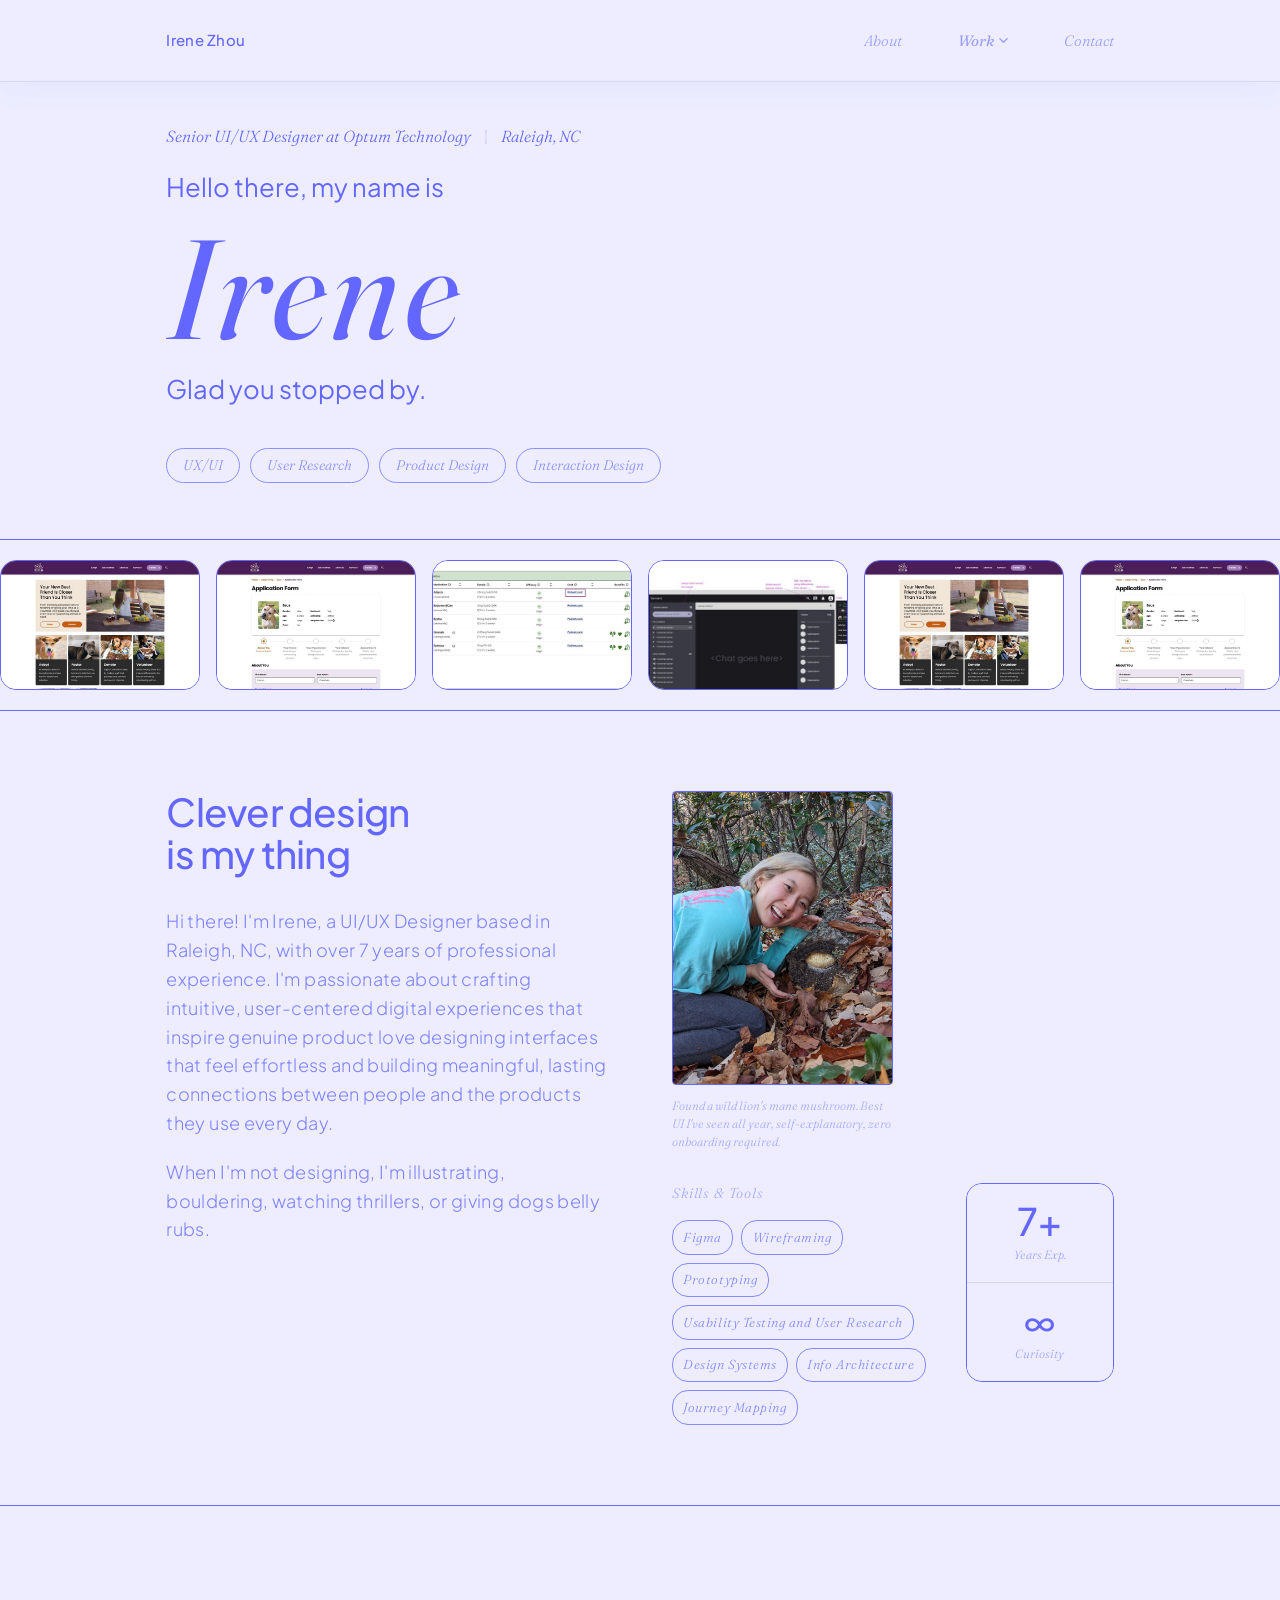
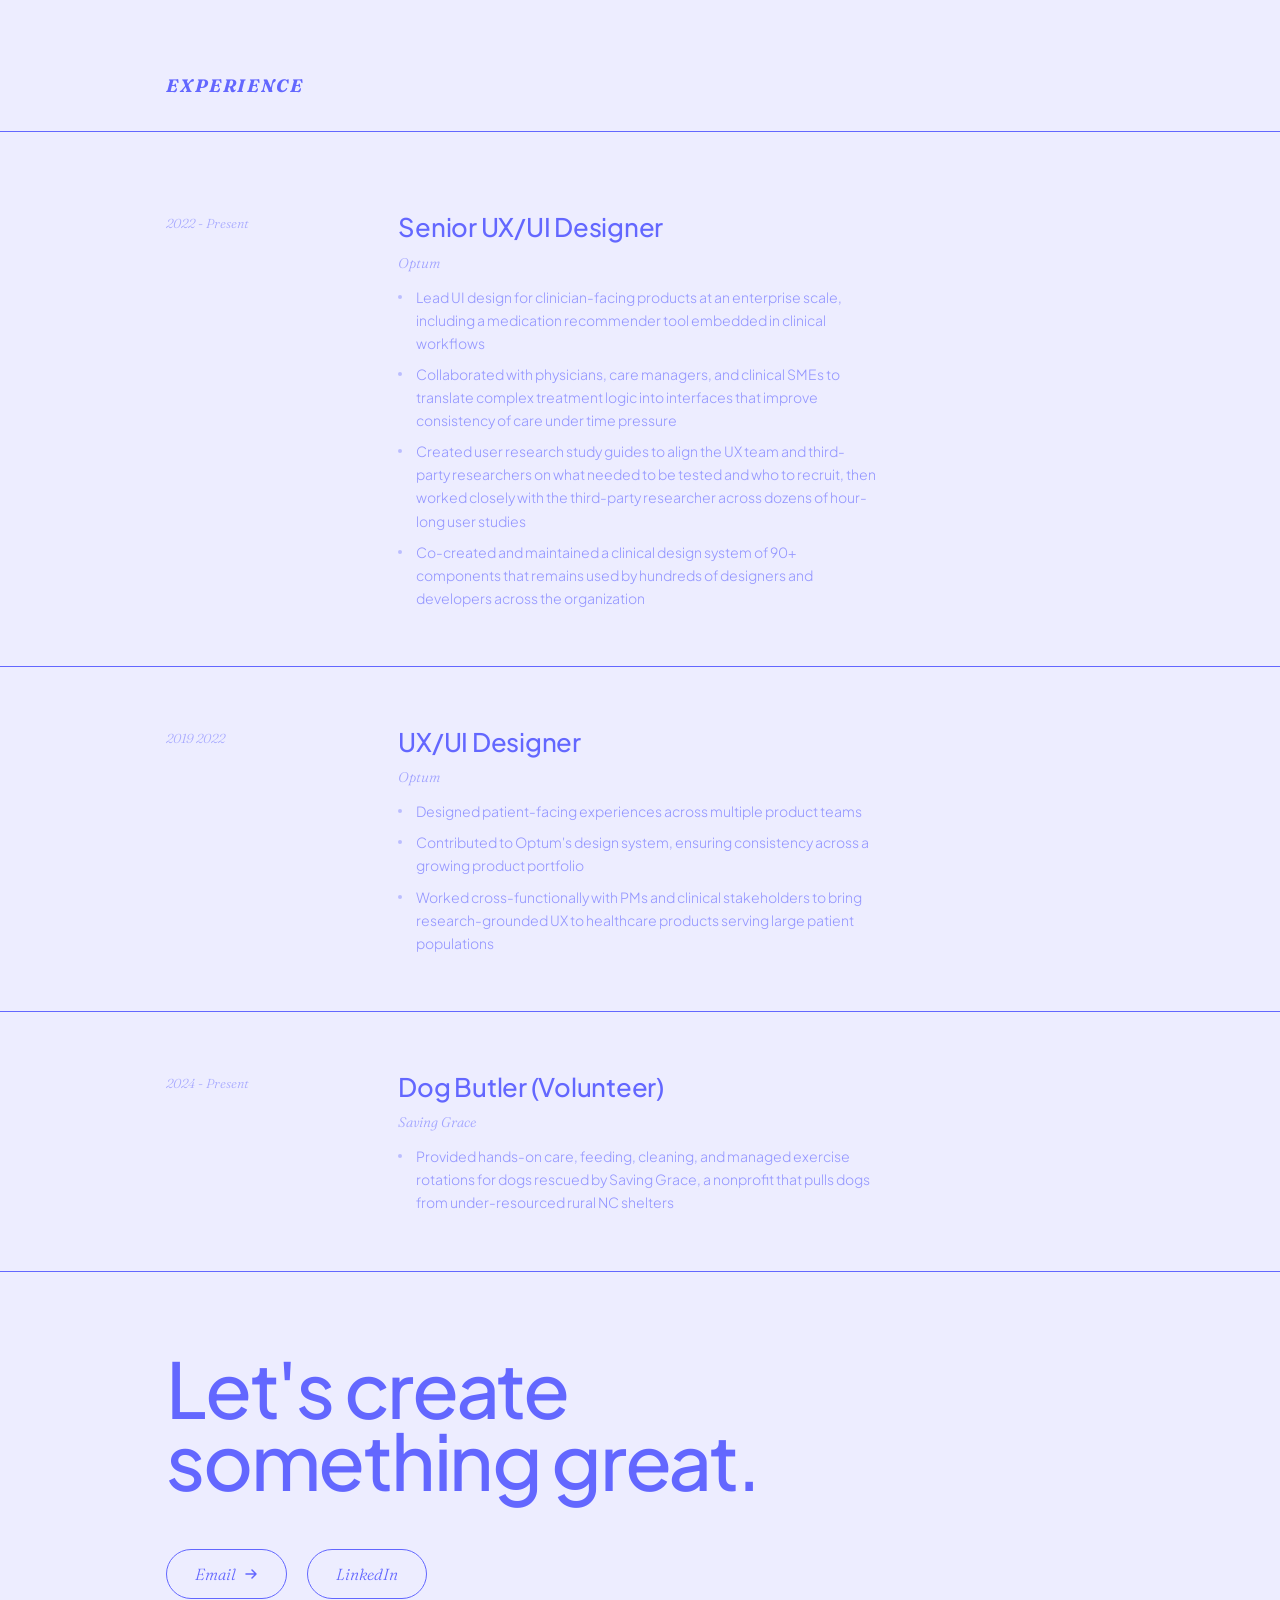
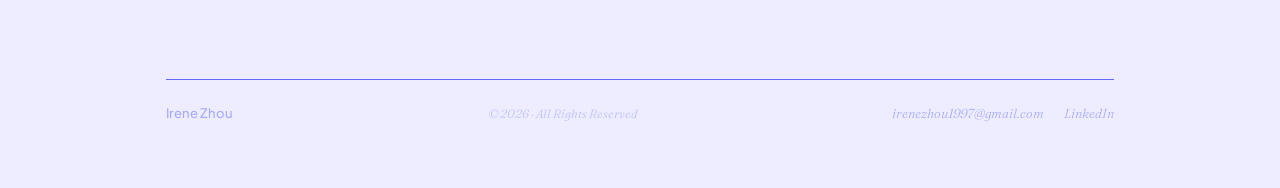
==== index.html @ d60f46c4 "Add initial portfolio files" ====
<!DOCTYPE html>
<html lang="en">
<head>
    <meta charset="UTF-8">
    <meta name="viewport" content="width=device-width, initial-scale=1.0">
    <title>Irene Zhou  UI/UX Designer</title>
    <meta name="description" content="Portfolio of Irene Zhou, a Senior UI/UX Designer in Raleigh, NC specializing in user research, design systems, and end-to-end product design.">
    <meta property="og:type" content="website">
    <meta property="og:title" content="Irene Zhou — Senior UI/UX Designer">
    <meta property="og:description" content="Portfolio of Irene Zhou, a Senior UI/UX Designer in Raleigh, NC specializing in user research, design systems, and end-to-end product design.">
    <meta name="twitter:card" content="summary">
    <meta name="twitter:title" content="Irene Zhou — Senior UI/UX Designer">
    <meta name="twitter:description" content="Portfolio of Irene Zhou, a Senior UI/UX Designer in Raleigh, NC specializing in user research, design systems, and end-to-end product design.">
    <link rel="preconnect" href="https://fonts.googleapis.com">
    <link rel="preconnect" href="https://fonts.gstatic.com" crossorigin>
    <link href="https://fonts.googleapis.com/css2?family=Fraunces:ital,opsz,wght@0,9..144,400;1,9..144,300;1,9..144,400;1,9..144,500;1,9..144,600&family=Plus+Jakarta+Sans:ital,wght@0,300;0,400;0,500;0,600;0,700;1,400&family=Inter:wght@500;600&display=swap" rel="stylesheet">

    
    <link rel="stylesheet" href="shared.css">
    <link rel="stylesheet" href="irene-zhou-portfolio.css">
</head>
<body>
<div class="scroll-progress"></div>
<div class="cursor-dot"></div>
<div class="cursor-ring"></div>

<!-- ── NAV ───────────────────────────────────────────── -->
<nav id="nav">
    <a href="#hero" class="nav-name">Irene Zhou</a>
    <ul class="nav-links" id="navLinks">
        <li><a href="#about">About</a></li>
        <li class="has-dropdown" id="workDropdown">
            <button class="work-trigger" aria-haspopup="true" aria-expanded="false" aria-controls="workMenu">
                Work
                <svg viewBox="0 0 10 6" fill="none" xmlns="http://www.w3.org/2000/svg" aria-hidden="true">
                    <path d="M1 1l4 4 4-4" stroke="currentColor" stroke-width="1.5" stroke-linecap="round" stroke-linejoin="round"/>
                </svg>
            </button>
            <ul class="nav-dropdown" id="workMenu" role="menu">
                <li role="none"><span class="drop-label">Professional Work</span></li>
                <li role="none">
                    <a href="osteoarthritis-care-plan/index.html" role="menuitem" tabindex="-1">
                        <span class="drop-num">01</span>
                        <span class="drop-title">Osteoarthritis Care Plan</span>
                        <span class="drop-arrow"><svg viewBox="0 0 24 24" fill="none" stroke="currentColor" stroke-width="1.5" stroke-linecap="round" stroke-linejoin="round"><line x1="19" y1="12" x2="5" y2="12"/><polyline points="12 5 5 12 12 19"/></svg></span>
                    </a>
                </li>
                <li role="none">
                    <a href="cuttlefish-design-library/index.html" role="menuitem" tabindex="-1">
                        <span class="drop-num">02</span>
                        <span class="drop-title">Cuttlefish Design Library</span>
                        <span class="drop-arrow"><svg viewBox="0 0 24 24" fill="none" stroke="currentColor" stroke-width="1.5" stroke-linecap="round" stroke-linejoin="round"><line x1="19" y1="12" x2="5" y2="12"/><polyline points="12 5 5 12 12 19"/></svg></span>
                    </a>
                </li>
<li role="none">
    <a href="medication-recommender-cost-analysis/index.html" role="menuitem" tabindex="-1">
        <span class="drop-num">03</span>
        <span class="drop-title">Medication Recommender Cost Analysis</span>
        <span class="drop-arrow"><svg viewBox="0 0 24 24" fill="none" stroke="currentColor" stroke-width="1.5" stroke-linecap="round" stroke-linejoin="round"><line x1="19" y1="12" x2="5" y2="12"/><polyline points="12 5 5 12 12 19"/></svg></span>
    </a>
</li>
<li class="nav-dropdown-divider" role="none"></li>
                <li role="none"><span class="drop-label">Personal Projects</span></li>
                <li role="none">
                    <a href="wake-county-spca/index.html" role="menuitem" tabindex="-1">
                        <span class="drop-num">01</span>
                        <span class="drop-title">Wake County SPCA</span>
                        <span class="drop-arrow"><svg viewBox="0 0 24 24" fill="none" stroke="currentColor" stroke-width="1.5" stroke-linecap="round" stroke-linejoin="round"><line x1="19" y1="12" x2="5" y2="12"/><polyline points="12 5 5 12 12 19"/></svg></span>
                    </a>
                </li>
                <li role="none">
                    <a href="discord/index.html" role="menuitem" tabindex="-1">
                        <span class="drop-num">02</span>
                        <span class="drop-title">Discord</span>
                        <span class="drop-arrow"><svg viewBox="0 0 24 24" fill="none" stroke="currentColor" stroke-width="1.5" stroke-linecap="round" stroke-linejoin="round"><line x1="19" y1="12" x2="5" y2="12"/><polyline points="12 5 5 12 12 19"/></svg></span>
                    </a>
                </li>
                <li class="nav-dropdown-divider" role="none"></li>
                <li role="none"><span class="drop-label">Illustrations</span></li>
                <li role="none">
                    <a href="#" role="menuitem" tabindex="-1" style="opacity:.4;pointer-events:none;">
                        <span class="drop-title">Coming soon</span>
                    </a>
                </li>
            </ul>
        </li>
        <li><a href="#contact">Contact</a></li>
    </ul>
    <div class="burger" id="burger">
        <span></span><span></span><span></span>
    </div>
</nav>

<!-- ── HERO ──────────────────────────────────────────── -->
<section id="hero">
    <p class="hero-eyebrow">Senior UI/UX Designer at Optum Technology <span class="eyebrow-sep">|</span> Raleigh, NC</p>
    <p class="hero-preheader">Hello there, my name is</p>
    <h1 class="hero-name">Irene</h1>
    <p class="hero-tagline">Glad you stopped by.</p>
    <div class="hero-disciplines">
        <span class="disc-tag">UX/UI</span>
        <span class="disc-tag">User Research</span>
        <span class="disc-tag">Product Design</span>
        <span class="disc-tag">Interaction Design</span>
    </div>
</section>

<!-- ── MARQUEE ───────────────────────────────────────── -->
<div class="marquee-section reveal-scale">
    <div class="marquee-track">
        <!-- half 1 -->
        <div class="marquee-item"><img src="assets/marquee/wake1.jpg" alt="Wake County SPCA redesigned homepage" loading="eager"></div>
        <div class="marquee-item"><img src="assets/marquee/wake2.jpg" alt="Wake County SPCA adoption application form" loading="eager"></div>
        <div class="marquee-item"><img src="assets/marquee/med1.jpg" alt="Medication Recommender patient cost table" loading="eager"></div>
        <div class="marquee-item"><img src="assets/marquee/discord1.jpg" alt="Discord navigation mid-fidelity wireframe" loading="eager"></div>
        <div class="marquee-item"><img src="assets/marquee/wake1.jpg" alt="Wake County SPCA redesigned homepage" loading="eager"></div>
        <div class="marquee-item"><img src="assets/marquee/wake2.jpg" alt="Wake County SPCA adoption application form" loading="eager"></div>
        <div class="marquee-item"><img src="assets/marquee/med1.jpg" alt="Medication Recommender patient cost table" loading="eager"></div>
        <div class="marquee-item"><img src="assets/marquee/discord1.jpg" alt="Discord navigation mid-fidelity wireframe" loading="eager"></div>
        <div class="marquee-item"><img src="assets/marquee/wake1.jpg" alt="Wake County SPCA redesigned homepage" loading="eager"></div>
        <div class="marquee-item"><img src="assets/marquee/wake2.jpg" alt="Wake County SPCA adoption application form" loading="eager"></div>
        <div class="marquee-item"><img src="assets/marquee/med1.jpg" alt="Medication Recommender patient cost table" loading="eager"></div>
        <div class="marquee-item"><img src="assets/marquee/discord1.jpg" alt="Discord navigation mid-fidelity wireframe" loading="eager"></div>
        <!-- half 2 (exact duplicate, required for seamless CSS loop) -->
        <div class="marquee-item"><img src="assets/marquee/wake1.jpg" alt="Wake County SPCA redesigned homepage" loading="eager"></div>
        <div class="marquee-item"><img src="assets/marquee/wake2.jpg" alt="Wake County SPCA adoption application form" loading="eager"></div>
        <div class="marquee-item"><img src="assets/marquee/med1.jpg" alt="Medication Recommender patient cost table" loading="eager"></div>
        <div class="marquee-item"><img src="assets/marquee/discord1.jpg" alt="Discord navigation mid-fidelity wireframe" loading="eager"></div>
        <div class="marquee-item"><img src="assets/marquee/wake1.jpg" alt="Wake County SPCA redesigned homepage" loading="eager"></div>
        <div class="marquee-item"><img src="assets/marquee/wake2.jpg" alt="Wake County SPCA adoption application form" loading="eager"></div>
        <div class="marquee-item"><img src="assets/marquee/med1.jpg" alt="Medication Recommender patient cost table" loading="eager"></div>
        <div class="marquee-item"><img src="assets/marquee/discord1.jpg" alt="Discord navigation mid-fidelity wireframe" loading="eager"></div>
        <div class="marquee-item"><img src="assets/marquee/wake1.jpg" alt="Wake County SPCA redesigned homepage" loading="eager"></div>
        <div class="marquee-item"><img src="assets/marquee/wake2.jpg" alt="Wake County SPCA adoption application form" loading="eager"></div>
        <div class="marquee-item"><img src="assets/marquee/med1.jpg" alt="Medication Recommender patient cost table" loading="eager"></div>
        <div class="marquee-item"><img src="assets/marquee/discord1.jpg" alt="Discord navigation mid-fidelity wireframe" loading="eager"></div>
    </div>
</div>

<!-- ── ABOUT ──────────────────────────────────────────── -->
<section id="about">
    <div class="about-text reveal">
        <h2 class="about-headline">Clever design<br>is my thing</h2>
        <div class="about-body">
            <p>Hi there! I'm Irene, a UI/UX Designer based in Raleigh, NC, with over 7 years of professional experience. I'm passionate about crafting intuitive, user-centered digital experiences that inspire genuine product love  designing interfaces that feel effortless and building meaningful, lasting connections between people and the products they use every day.</p>
            <p>When I'm not designing, I'm illustrating, bouldering, watching thrillers, or giving dogs belly rubs.</p>
        </div>
    </div>
    <div class="about-right reveal d1">
        <div class="about-photo">
            <img src="assets/profilepic.jpg" alt="Irene Zhou">
        </div>
        <p class="about-photo-caption">Found a wild lion's mane mushroom. Best UI I've seen all year, self-explanatory, zero onboarding required.</p>
        <div class="about-meta-row">
            <div class="about-skills-block">
                <p class="about-skills-label">Skills &amp; Tools</p>
                <div class="skills-list">
                    <span class="skill-tag">Figma</span>
                    <span class="skill-tag">Wireframing</span>
                    <span class="skill-tag">Prototyping</span>
                    <span class="skill-tag">Usability Testing and User Research</span>
                    <span class="skill-tag">Design Systems</span>
                    <span class="skill-tag">Info Architecture</span>
                    <span class="skill-tag">Journey Mapping</span>
                </div>
            </div>
            <div class="about-stats reveal-scale">
                <div class="stat">
                    <div class="stat-n" data-count="7+">7+</div>
                    <div class="stat-l">Years Exp.</div>
                </div>
                <div class="stat">
                    <div class="stat-n">∞</div>
                    <div class="stat-l">Curiosity</div>
                </div>
            </div>
        </div>
    </div>
</section>

<!-- ── WORK / EXPERIENCE ──────────────────────────────── -->
<section id="work">
    <h4 class="section-eyebrow">Experience</h4>
    <div class="exp-list">

        <div class="exp-item reveal">
            <div class="exp-dates">2022 - Present</div>
            <div>
                <h3 class="exp-role">Senior UX/UI Designer</h3>
                <p class="exp-co">Optum</p>
                <ul class="exp-bullets">
                    <li>Lead UI design for clinician-facing products at an enterprise scale, including a medication recommender tool embedded in clinical workflows</li>
                    <li>Collaborated with physicians, care managers, and clinical SMEs to translate complex treatment logic into interfaces that improve consistency of care under time pressure</li>
                    <li>Created user research study guides to align the UX team and third-party researchers on what needed to be tested and who to recruit, then worked closely with the third-party researcher across dozens of hour-long user studies</li>
                    <li>Co-created and maintained a clinical design system of 90+ components that remains used by hundreds of designers and developers across the organization</li>
                </ul>
            </div>
        </div>

        <div class="exp-item reveal d1">
            <div class="exp-dates">2019  2022</div>
            <div>
                <h3 class="exp-role">UX/UI Designer</h3>
                <p class="exp-co">Optum</p>
                <ul class="exp-bullets">
                    <li>Designed patient-facing experiences across multiple product teams</li>
                    <li>Contributed to Optum's design system, ensuring consistency across a growing product portfolio</li>
                    <li>Worked cross-functionally with PMs and clinical stakeholders to bring research-grounded UX to healthcare products serving large patient populations</li>
                </ul>
            </div>
        </div>

        <div class="exp-item reveal d2">
            <div class="exp-dates">2024 - Present</div>
            <div>
                <h3 class="exp-role">Dog Butler (Volunteer)</h3>
                <p class="exp-co">Saving Grace</p>
                <ul class="exp-bullets">
                    <li>Provided hands-on care, feeding, cleaning, and managed exercise rotations for dogs rescued by Saving Grace, a nonprofit that pulls dogs from under-resourced rural NC shelters</li>
                </ul>
            </div>
        </div>

    </div>
</section>

<!-- ── CONTACT ────────────────────────────────────────── -->
<section id="contact">
    <h2 class="contact-cta reveal">Let's create<br>something great.</h2>
    <div class="contact-links reveal">
        <a href="mailto:irenezhou1997@gmail.com" class="contact-btn">
            Email
            <svg width="14" height="14" viewBox="0 0 14 14" fill="none">
                <path d="M2 7h10M8 3l4 4-4 4" stroke="currentColor" stroke-width="1.5" stroke-linecap="round" stroke-linejoin="round"/>
            </svg>
        </a>
        <a href="https://www.linkedin.com/in/irene-zhou-4294b5128/" target="_blank" rel="noopener" class="contact-btn">LinkedIn</a>
    </div>

    <div class="footer-bar">
        <span class="footer-name">Irene Zhou</span>
        <span class="footer-copy">© 2026 · All Rights Reserved</span>
        <div class="socials">
            <a href="mailto:irenezhou1997@gmail.com" class="soc">irenezhou1997@gmail.com</a>
            <a href="https://www.linkedin.com/in/irene-zhou-4294b5128/" target="_blank" rel="noopener" class="soc">LinkedIn</a>
        </div>
    </div>
</section>


<script src="irene-zhou-portfolio.js">
</script>
</body>
</html>
---- shared.css ----
*, *::before, *::after {
    margin: 0;
    padding: 0;
    box-sizing: border-box;
}

:root {
    --bg:       #EDEDFF;
    --ink:      #6367ff;
    --ink-dim:  rgba(99,103,255,.55);
    --ink-faint:rgba(99,103,255,.18);
    --border:   1px solid #6367ff;
    --ff-sans:  'Plus Jakarta Sans', sans-serif;
    --ff-mono:  'Fraunces', serif;
    --ff-title: 'Inter', sans-serif;
}

html {
    scroll-behavior: smooth;
}

body {
    background: var(--bg);
    color: var(--ink);
    font-family: var(--ff-sans);
    font-weight: 300;
    line-height: 1.5;
    overflow-x: hidden;
}

a {
    color: inherit;
    text-decoration: none;
}

::-webkit-scrollbar {
    width: 3px;
}
::-webkit-scrollbar-track {
    background: var(--bg);
}
::-webkit-scrollbar-thumb {
    background: var(--ink-faint);
}

/* ── NAV ──────────────────────────────────── */
nav {
    position: fixed;
    top: 0;
    left: 0;
    right: 0;
    z-index: 100;
    display: flex;
    align-items: center;
    justify-content: space-between;
    padding: 28px clamp(96px, 13vw, 200px);
    background: rgba(237,237,255,.82);
    backdrop-filter: blur(18px);
    -webkit-backdrop-filter: blur(18px);
    box-shadow: 0 1px 0 rgba(99,103,255,.14),
                0 4px 32px rgba(99,103,255,.07);
}

nav { animation: navIn .75s cubic-bezier(.16,1,.3,1) both; }

.nav-name {
    font-family: var(--ff-sans);
    font-size: 15px;
    font-weight: 500;
    letter-spacing: .02em;
}

.nav-links {
    display: flex;
    gap: 56px;
    list-style: none;
    align-items: center;
}

.nav-links > li {
    position: relative;
}

.nav-links a {
    font-family: var(--ff-mono);
    font-style: italic;
    font-size: 15px;
    opacity: .6;
    transition: opacity .2s;
}

.nav-links a:hover {
    opacity: 1;
}

.work-trigger {
    background: none;
    border: none;
    padding: 0;
    font-family: var(--ff-mono);
    font-style: italic;
    font-size: 15px;
    color: var(--ink);
    opacity: .6;
    cursor: pointer;
    display: flex;
    align-items: center;
    gap: 5px;
    transition: opacity .2s;
}

.work-trigger:hover,
.has-dropdown.open .work-trigger {
    opacity: 1;
}

.work-trigger svg {
    width: 9px;
    height: 9px;
    transition: transform .35s cubic-bezier(.16,1,.3,1);
}

.has-dropdown.open .work-trigger svg {
    transform: rotate(180deg);
}

.has-dropdown::after {
    content: '';
    position: absolute;
    top: 100%;
    left: -16px;
    right: -16px;
    height: 20px;
}

.nav-dropdown {
    position: absolute;
    top: calc(100% + 14px);
    right: 0;
    background: var(--bg);
    border: var(--border);
    border-radius: 16px;
    padding: 6px;
    min-width: 240px;
    width: 320px;
    white-space: nowrap;
    list-style: none;
    display: flex;
    flex-direction: column;
    gap: 1px;
    opacity: 0;
    pointer-events: none;
    transform: translateY(-10px) scale(.97);
    transform-origin: top right;
    transition: opacity .3s cubic-bezier(.16,1,.3,1),
                transform .3s cubic-bezier(.16,1,.3,1);
    z-index: 200;
    box-shadow: 0 8px 32px rgba(99,103,255,.1);
}

.has-dropdown.open .nav-dropdown {
    opacity: 1;
    pointer-events: auto;
    transform: translateY(0) scale(1);
}

.nav-dropdown li a {
    display: flex;
    align-items: center;
    gap: 10px;
    font-family: var(--ff-mono);
    font-style: italic;
    font-size: 13px;
    padding: 10px 14px;
    border-radius: 6px;
    color: var(--ink);
    transition: background .18s, padding-left .25s cubic-bezier(.16,1,.3,1);
    outline: none;
}

.nav-dropdown li a:hover,
.nav-dropdown li a:focus {
    background: rgba(99,103,255,.08);
    padding-left: 20px;
}

.drop-num {
    font-size: 10px;
    opacity: .35;
    flex-shrink: 0;
}

.drop-title {
    flex: 1;
}

.drop-arrow {
    display: inline-flex;
    opacity: .25;
    transition: opacity .2s, transform .25s cubic-bezier(.16,1,.3,1);
}

.drop-arrow svg {
    width: 12px;
    height: 12px;
}

.nav-dropdown li a:hover .drop-arrow,
.nav-dropdown li a:focus .drop-arrow {
    opacity: .7;
    transform: translateX(-4px);
}

.nav-dropdown-divider {
    height: 1px;
    background: var(--ink-faint);
    margin: 4px 2px;
}

.drop-label {
    font-family: var(--ff-sans);
    font-style: normal;
    font-weight: 500;
    font-size: 11px;
    opacity: .55;
    letter-spacing: .08em;
    text-transform: uppercase;
    padding: 10px 14px 2px;
    display: block;
}

.drop-viewall {
    font-size: 12px !important;
    justify-content: center !important;
    opacity: .45 !important;
}

.drop-viewall:hover,
.drop-viewall:focus {
    opacity: .9 !important;
    padding-left: 14px !important;
}

.burger {
    display: none;
    flex-direction: column;
    gap: 5px;
    cursor: pointer;
}

.burger span {
    display: block;
    width: 22px;
    height: 1.5px;
    background: var(--ink);
    transition: .25s;
}

.scroll-progress {
    position: fixed;
    top: 0;
    left: 0;
    right: 0;
    height: 2px;
    background: var(--ink);
    z-index: 500;
    transform: scaleX(0);
    transform-origin: left;
}

@media (hover: hover) and (pointer: fine) {
    body {
        cursor: none;
    }
}

.cursor-dot {
    position: fixed;
    top: -40px;
    left: -40px;
    width: 8px;
    height: 8px;
    background: var(--ink);
    border-radius: 50%;
    pointer-events: none;
    z-index: 9999;
    transform: translate(-50%, -50%);
    mix-blend-mode: multiply;
}

.cursor-ring {
    position: fixed;
    top: -60px;
    left: -60px;
    width: 40px;
    height: 40px;
    border: 1.5px solid var(--ink);
    border-radius: 50%;
    pointer-events: none;
    z-index: 9998;
    transform: translate(-50%, -50%);
    opacity: .38;
    transition: width .5s cubic-bezier(.16,1,.3,1),
                height .5s cubic-bezier(.16,1,.3,1),
                opacity .3s;
}

.cursor-ring.grow {
    width: 66px;
    height: 66px;
    opacity: .6;
}

@media (hover: none) {
    .cursor-dot,
    .cursor-ring {
        display: none;
    }
}

.back-home {
    display: inline-flex;
    align-items: center;
    gap: 6px;
    font-family: var(--ff-mono);
    font-style: italic;
    font-size: 13px;
    opacity: .45;
    margin-bottom: 36px;
    transition: opacity .2s, gap .25s cubic-bezier(.16,1,.3,1);
}

.back-home:hover {
    opacity: 1;
    gap: 10px;
}

.project-eyebrow {
    display: block;
    width: fit-content;
    font-family: var(--ff-mono);
    font-style: italic;
    font-size: 12px;
    text-transform: uppercase;
    letter-spacing: .08em;
    border: var(--border);
    border-radius: 0;
    padding: 16px;
    opacity: .65;
    margin-bottom: 28px;
}

.project-title {
    font-family: var(--ff-title);
    font-size: clamp(48px, 7vw, 100px);
    font-weight: 600;
    line-height: 1.08;
    letter-spacing: -.03em;
    margin-bottom: 12px;
    max-width: 900px;
}

.project-subtitle {
    font-family: var(--ff-mono);
    font-style: italic;
    font-weight: 200;
    font-size: clamp(16px, 2vw, 24px);
    opacity: 1;
    margin-bottom: 48px;
}

.project-meta {
    display: grid;
    grid-template-columns: repeat(4, 1fr);
    gap: 1px;
    background: var(--ink-faint);
    border: var(--border);
    border-radius: 16px;
    overflow: hidden;
    max-width: 900px;
}

.meta-cell {
    background: var(--bg);
    padding: 20px 24px;
}

.meta-label {
    font-family: var(--ff-mono);
    font-style: italic;
    font-weight: 500;
    font-size: 11px;
    opacity: 1;
    letter-spacing: .08em;
    text-transform: uppercase;
    margin-bottom: 6px;
}

.meta-value {
    font-size: 15px;
    font-weight: 600;
    line-height: 1.4;
}

.section-wrap {
    padding: 80px clamp(96px, 13vw, 200px);
    border-bottom: var(--border);
}

.section-eyebrow {
    font-family: var(--ff-mono);
    font-style: italic;
    font-size: 13px;
    opacity: .5;
    letter-spacing: .1em;
    text-transform: uppercase;
    margin-bottom: 20px;
}

.section-heading {
    font-family: var(--ff-title);
    font-size: clamp(28px, 3.5vw, 56px);
    font-weight: 500;
    letter-spacing: -.02em;
    line-height: 1.1;
    margin-bottom: 32px;
}

.body-text {
    font-size: 17px;
    font-weight: 300;
    line-height: 1.75;
    opacity: .8;
    max-width: 720px;
}

.body-text p + p {
    margin-top: 16px;
}

.reveal {
    opacity: 0;
    transform: translateY(36px);
    transition: opacity .9s cubic-bezier(.16,1,.3,1),
                transform .9s cubic-bezier(.16,1,.3,1);
}

.reveal.vis {
    opacity: 1;
    transform: none;
}

.reveal-left {
    opacity: 0;
    transform: translateX(-32px);
    transition: opacity .75s cubic-bezier(.16,1,.3,1),
                transform .75s cubic-bezier(.16,1,.3,1);
}

.reveal-left.vis {
    opacity: 1;
    transform: none;
}

.reveal-scale {
    opacity: 0;
    transform: scale(.9);
    transition: opacity .9s cubic-bezier(.16,1,.3,1),
                transform .9s cubic-bezier(.16,1,.3,1);
}

.reveal-scale.vis {
    opacity: 1;
    transform: scale(1);
}

.d1 { transition-delay: .08s !important; }
.d2 { transition-delay: .16s !important; }
.d3 { transition-delay: .24s !important; }

.word-wrap {
    display: block;
    overflow: hidden;
    line-height: 1.1;
}

.word-inner {
    display: block;
    opacity: 0;
    transform: translateY(108%);
    animation: wordSlide .95s cubic-bezier(.16,1,.3,1) forwards;
}

@keyframes wordSlide {
    to { transform: translateY(0); opacity: 1; }
}

@keyframes navIn {
    from {
        transform: translateY(-16px);
        opacity: 0;
    }
    to {
        transform: none;
        opacity: 1;
    }
}

.case-nav {
    padding: clamp(96px, 13vw, 200px);
    display: flex;
    justify-content: space-between;
    align-items: center;
    flex-wrap: wrap;
    gap: 20px;
}

.case-nav-btn {
    font-family: var(--ff-mono);
    font-style: italic;
    font-size: 14px;
    opacity: .6;
    border: var(--border);
    border-radius: 100px;
    padding: 10px 24px;
    transition: opacity .2s, background .2s;
    display: flex;
    align-items: center;
    gap: 8px;
}

.case-nav-btn:hover {
    opacity: 1;
    background: var(--ink);
    color: var(--bg);
}

.case-nav-center {
    font-family: var(--ff-sans);
    font-size: 13px;
    opacity: .4;
}

@media (max-width: 860px) {
    nav,
    #hero,
    .section-wrap,
    .case-nav {
        padding-left: 72px;
        padding-right: 72px;
    }
}

/* ══════════════════════════════════════════════════════
   CASE STUDY PAGES — shared across all project pages
   ══════════════════════════════════════════════════════ */

/* ── PASSWORD GATE ───────────────────────────────────── */
#pw-gate {
    position: fixed; inset: 0; z-index: 9999;
    background: var(--bg);
    display: flex; align-items: center; justify-content: center;
    transition: opacity .4s ease;
}
#pw-gate.pw-fade { opacity: 0; pointer-events: none; }
#pw-box {
    display: flex; flex-direction: column; align-items: center;
    gap: 16px; text-align: center;
}
#pw-name {
    font-family: var(--ff-sans); font-size: 13px; font-weight: 500;
    letter-spacing: .06em; text-transform: uppercase; opacity: .35;
}
#pw-label {
    font-family: var(--ff-mono); font-style: italic;
    font-size: 18px; opacity: .8;
}
#pw-form {
    display: flex; margin-top: 8px;
    border: var(--border); border-radius: 12px; overflow: hidden;
    box-shadow: 0 8px 32px rgba(99,103,255,.1);
}
#pw-input {
    background: transparent; border: none; outline: none;
    font-family: var(--ff-sans); font-size: 15px; color: var(--ink);
    padding: 14px 20px; width: 260px;
}
#pw-input::placeholder { opacity: .35; font-style: italic; }
#pw-form button {
    background: var(--ink); color: var(--bg); border: none;
    padding: 14px 22px; font-size: 18px; cursor: pointer;
    transition: opacity .2s; flex-shrink: 0;
}
#pw-form button:hover { opacity: .75; }
#pw-error {
    font-family: var(--ff-sans); font-size: 13px;
    opacity: .5; min-height: 18px;
}
@keyframes pw-shake {
    0%,100% { transform: translateX(0); }
    20%,60%  { transform: translateX(-7px); }
    40%,80%  { transform: translateX(7px); }
}
.pw-shake { animation: pw-shake .4s ease; }

/* ── SCROLL INDICATOR ───────────────────────────────── */
#scroll-col {
    position: fixed;
    left: 0; top: 0;
    width: 32px;
    height: 100vh;
    z-index: 90;
    display: flex;
    align-items: center;
    justify-content: center;
    pointer-events: none;
}
#scroll-rail {
    position: relative;
    width: 0;
    height: 42vh;
}
.scroll-tick {
    position: absolute;
    left: 50%;
    transform: translate(-50%, -50%);
    width: 5px;
    height: 5px;
    border-radius: 50%;
    background: var(--ink);
    opacity: .22;
    pointer-events: auto;
    cursor: pointer;
    transition: opacity .2s ease, transform .25s cubic-bezier(.16,1,.3,1);
}
.scroll-tick:hover,
.scroll-tick.st-active {
    opacity: 1;
    transform: translate(-50%, -50%) scale(1.6);
}
.scroll-tick-label {
    position: absolute;
    left: 14px;
    top: 50%;
    transform: translateY(-50%);
    font-family: var(--ff-mono); font-style: italic;
    font-size: 9px;
    color: var(--ink);
    white-space: nowrap;
    background: var(--bg);
    border: var(--border);
    padding: 2px 7px;
    border-radius: 14px;
    opacity: .75;
    pointer-events: none;
    transition: opacity .2s ease;
}
.scroll-tick:hover .scroll-tick-label {
    opacity: 1;
}
.scroll-tick.st-active .scroll-tick-label {
    opacity: .95;
    font-weight: 700;
}
@media (max-width: 1100px) { #scroll-col { display: none; } }

/* ── LOCK ICON ───────────────────────────────────────── */
#page-lock {
    position: fixed;
    bottom: 32px;
    right: 36px;
    z-index: 89;
    width: 32px;
    height: 32px;
    display: flex;
    align-items: center;
    justify-content: center;
    opacity: .22;
    transition: opacity .25s ease;
    cursor: default;
}
#page-lock:hover { opacity: .55; }
#page-lock svg {
    width: 16px;
    height: 16px;
    stroke: var(--ink);
}
.pw-lock-icon {
    width: 40px;
    height: 40px;
    stroke: var(--ink);
    opacity: .55;
    margin-bottom: 4px;
}

/* ── CASE STUDY HERO ─────────────────────────────────── */
#hero {
    padding-top: 160px;
    padding-bottom: 64px;
}
@media (min-width: 861px) {
    #hero { padding-left: clamp(96px, 13vw, 200px); padding-right: clamp(96px, 13vw, 200px); }
}

/* ── OVERVIEW GRID ────────────────────────────────────── */
.overview-grid {
    display: grid;
    grid-template-columns: 1fr 1fr;
    gap: 64px;
    align-items: start;
}
.overview-points {
    display: flex; flex-direction: column; gap: 20px;
    margin-top: 8px;
}
.point { display: flex; gap: 16px; align-items: start; }
.point-num {
    font-family: var(--ff-mono); font-style: italic;
    font-size: 12px; opacity: .4;
    padding-top: 3px; flex-shrink: 0;
}
.point-text { font-size: 15px; font-weight: 400; line-height: 1.6; opacity: .8; }

/* ── PROCESS STEPS ────────────────────────────────────── */
.process-steps {
    display: grid;
    grid-template-columns: repeat(4, 1fr);
    gap: 1px;
    background: var(--ink-faint);
    border: var(--border);
    border-radius: 16px;
    overflow: hidden;
    margin-top: 40px;
}
.process-step { background: var(--bg); padding: 28px 24px; }
.step-num {
    font-family: var(--ff-mono); font-style: italic;
    font-size: 11px; opacity: .4; margin-bottom: 10px;
}
.step-name { font-size: 16px; font-weight: 700; margin-bottom: 8px; }
.step-items { list-style: none; display: flex; flex-direction: column; gap: 4px; }
.step-items li {
    font-family: var(--ff-mono); font-style: italic;
    font-size: 12px; opacity: .6;
}
.step-items li::before { content: '· '; opacity: .5; }

/* ── FINDINGS / TRADE-OFFS ────────────────────────────── */
.findings-grid {
    display: grid;
    grid-template-columns: repeat(auto-fit, minmax(280px, 1fr));
    gap: 24px;
    margin-top: 40px;
}
.finding-card {
    background: rgba(99,103,255,.05);
    border: 1px solid rgba(99,103,255,.12);
    border-radius: 16px;
    padding: 32px 28px;
}
.finding-num {
    font-family: var(--ff-mono);
    font-style: italic;
    font-size: 13px;
    color: var(--ink);
    opacity: .4;
    margin-bottom: 14px;
}
.finding-title {
    font-family: var(--ff-sans);
    font-size: 15px;
    font-weight: 700;
    color: var(--ink);
    margin: 0 0 10px;
    line-height: 1.35;
}
.finding-body {
    font-family: var(--ff-sans);
    font-size: 13.5px;
    line-height: 1.7;
    color: var(--ink);
    opacity: .7;
    margin: 0;
}

/* ── DESIGN ARTIFACTS ─────────────────────────────────── */
.artifact-card {
    background: rgba(99,103,255,.05);
    border: 1px solid rgba(99,103,255,.12);
    border-radius: 16px;
    padding: 36px;
    margin-top: 32px;
    overflow-x: auto;
}
.artifact-name {
    font-family: var(--ff-mono);
    font-style: italic;
    font-size: 13px;
    opacity: .5;
    margin-bottom: 32px;
    text-align: center;
}

/* ── STATUS BADGE ─────────────────────────────────────── */
.status-badge {
    display: inline-flex; align-items: center; gap: 8px;
    border: var(--border); border-radius: 100px;
    padding: 8px 20px; font-size: 13px; font-weight: 500;
    margin-top: 24px;
}
.status-dot {
    width: 7px; height: 7px; border-radius: 50%;
    background: var(--ink); opacity: .6;
    animation: pulse 2s ease-in-out infinite;
}
@keyframes pulse {
    0%, 100% { opacity: .6; transform: scale(1); }
    50% { opacity: 1; transform: scale(1.3); }
}

/* ── CHALLENGE LIST ───────────────────────────────────── */
.challenge-list {
    display: flex; flex-direction: column; gap: 0;
    border: var(--border); border-radius: 16px; overflow: hidden;
    margin-top: 40px;
}
.challenge-item {
    display: flex; gap: 24px; align-items: start;
    padding: 20px 28px;
    border-bottom: var(--border);
    background: var(--bg);
}
.challenge-item:last-child { border-bottom: none; }
.challenge-num {
    font-family: var(--ff-mono); font-style: italic;
    font-size: 11px; opacity: .35; flex-shrink: 0; padding-top: 3px;
}
.challenge-text { font-size: 15px; font-weight: 400; line-height: 1.65; opacity: .8; }

@media (max-width: 860px) {
    #hero { padding-top: 110px; }
    .project-meta { grid-template-columns: 1fr 1fr; }
    .overview-grid { grid-template-columns: 1fr; }
    .process-steps { grid-template-columns: 1fr 1fr; }
}

/* ── FEATURE CARDS ─────────────────────────────────────── */
.feature-grid {
    display: grid;
    grid-template-columns: repeat(3, 1fr);
    gap: 1px;
    background: var(--ink-faint);
    border: var(--border);
    border-radius: 16px; overflow: hidden;
    margin-top: 40px;
}
.feature-card { background: var(--bg); padding: 32px 28px; }
.feature-num {
    font-family: var(--ff-mono); font-style: italic;
    font-size: 11px; opacity: .4; margin-bottom: 12px;
}
.feature-title { font-size: 17px; font-weight: 600; margin-bottom: 12px; line-height: 1.3; }
.feature-desc { font-size: 14px; font-weight: 300; line-height: 1.7; opacity: .75; }

/* ── WIREFRAME / PRODUCT SCREENSHOTS ──────────────────── */
.wireframe-img-wrap {
    border-radius: 16px;
    overflow: hidden;
    border: var(--border);
    margin-top: 40px;
}
.wireframe-img-wrap img {
    width: 100%;
    display: block;
}

/* ── IMAGE ZOOM MODAL ──────────────────────────────────── */
.wireframe-img-wrap img,
.artifact-shot img {
    cursor: zoom-in;
    transition: transform .3s cubic-bezier(.16,1,.3,1), box-shadow .3s cubic-bezier(.16,1,.3,1);
}
.wireframe-img-wrap img:hover,
.artifact-shot img:hover {
    transform: scale(1.015);
}
.img-zoom-modal {
    position: fixed; inset: 0; z-index: 9999;
    display: flex; align-items: center; justify-content: center;
    background: rgba(20,18,30,.9);
    opacity: 0; visibility: hidden;
    transition: opacity .3s ease, visibility .3s ease;
    padding: 64px;
}
.img-zoom-modal.open { opacity: 1; visibility: visible; }
.img-zoom-stage {
    max-width: 900px;
    width: 100%;
    display: flex;
    flex-direction: column;
    align-items: center;
    max-height: 100%;
}
.img-zoom-frame {
    width: 100%;
    flex: 1;
    min-height: 0;
    display: flex; align-items: center; justify-content: center;
    overflow: hidden;
}
.img-zoom-frame img {
    max-width: 100%; max-height: 78vh;
    border-radius: 12px;
    box-shadow: 0 24px 64px rgba(0,0,0,.4);
    display: block;
    cursor: zoom-in;
    touch-action: none;
    transition: transform .25s cubic-bezier(.16,1,.3,1);
}
.img-zoom-frame img.zoomed { cursor: grab; }
.img-zoom-frame img.zoomed:active { cursor: grabbing; }
.img-zoom-caption {
    max-width: 640px;
    margin-top: 24px;
    text-align: center;
}
.img-zoom-title {
    font-family: var(--ff-sans);
    font-size: 16px; font-weight: 700;
    color: #fff;
    margin-bottom: 8px;
}
.img-zoom-desc {
    font-family: var(--ff-mono);
    font-size: 13px; line-height: 1.6;
    color: #fff; opacity: .75;
}
.img-zoom-close {
    position: fixed;
    top: 28px; right: 32px;
    background: rgba(255,255,255,.08);
    border: 1px solid rgba(255,255,255,.18);
    color: #fff;
    width: 44px; height: 44px;
    border-radius: 50%;
    display: flex; align-items: center; justify-content: center;
    cursor: pointer;
    opacity: .75;
    transition: background .2s, opacity .2s;
}
.img-zoom-close:hover { opacity: 1; background: rgba(255,255,255,.16); }
.img-zoom-close svg { width: 18px; height: 18px; }
.img-zoom-controls {
    position: fixed;
    bottom: 28px; left: 32px;
    display: flex; gap: 10px;
}
.img-zoom-btn {
    background: rgba(255,255,255,.08);
    border: 1px solid rgba(255,255,255,.18);
    color: #fff;
    width: 40px; height: 40px;
    border-radius: 50%;
    display: flex; align-items: center; justify-content: center;
    cursor: pointer;
    opacity: .75;
    transition: background .2s, opacity .2s;
}
.img-zoom-btn:hover { opacity: 1; background: rgba(255,255,255,.16); }
.img-zoom-btn svg { width: 17px; height: 17px; }
@media (max-width: 640px) {
    .img-zoom-modal { padding: 24px; }
    .img-zoom-close { top: 14px; right: 14px; }
    .img-zoom-controls { bottom: 16px; left: 16px; }
}

/* ── SITEMAP DIAGRAM ──────────────────────────────────── */
.sitemap {
    display: flex;
    flex-direction: column;
    align-items: center;
    min-width: 800px;
    user-select: none;
}
.sm-root-node {
    background: var(--ink);
    color: #fff;
    font-family: var(--ff-sans);
    font-size: 13px;
    font-weight: 700;
    padding: 10px 28px;
    border-radius: 10px;
}
.sm-trunk { width: 2px; height: 28px; background: rgba(99,103,255,.3); }
.sm-branches {
    display: flex;
    width: 100%;
    position: relative;
    justify-content: space-between;
}
.sm-branches::before {
    content: '';
    position: absolute;
    top: 0;
    left: 9%;
    right: 9%;
    height: 2px;
    background: rgba(99,103,255,.3);
}
.sm-branch {
    flex: 1;
    display: flex;
    flex-direction: column;
    align-items: center;
    padding: 0 8px;
    position: relative;
}
.sm-branch::before {
    content: '';
    position: absolute;
    top: 0; left: 50%;
    transform: translateX(-50%);
    width: 2px; height: 28px;
    background: rgba(99,103,255,.3);
}
.sm-cat-node {
    margin-top: 28px;
    background: var(--ink);
    color: #fff;
    font-family: var(--ff-sans);
    font-size: 12px; font-weight: 600;
    padding: 9px 14px;
    border-radius: 10px;
    text-align: center;
    width: 100%;
    position: relative;
}
.sm-cat-node::after {
    content: '';
    position: absolute;
    bottom: -16px; left: 50%;
    transform: translateX(-50%);
    width: 2px; height: 16px;
    background: rgba(99,103,255,.3);
}
.sm-pages {
    margin-top: 16px;
    display: flex;
    flex-direction: column;
    gap: 7px;
    width: 100%;
}
.sm-page-node {
    background: var(--bg);
    border: 1.5px solid rgba(99,103,255,.22);
    color: var(--ink);
    font-family: var(--ff-sans);
    font-size: 11px; font-weight: 500;
    padding: 7px 10px;
    border-radius: 8px;
    text-align: center;
    line-height: 1.4;
}

/* ── PERSONA IMAGES ────────────────────────────────────── */
.persona-images {
    display: flex;
    flex-direction: column;
    gap: 24px;
    margin-top: 40px;
}

/* ── NEXT STEPS ────────────────────────────────────────── */
.next-steps {
    margin-top: 40px;
    display: flex;
    flex-direction: column;
    gap: 0;
    border: 1px solid rgba(99,103,255,.12);
    border-radius: 16px;
    overflow: hidden;
}
.next-step-row {
    display: flex;
    gap: 32px;
    align-items: flex-start;
    padding: 24px 32px;
    border-bottom: 1px solid rgba(99,103,255,.1);
}
.next-step-row:last-child { border-bottom: none; }
.next-step-row:nth-child(odd) { background: rgba(99,103,255,.03); }
.next-step-tag {
    flex-shrink: 0;
    width: 140px;
    font-family: var(--ff-sans);
    font-size: 11.5px;
    font-weight: 700;
    letter-spacing: .04em;
    text-transform: uppercase;
    color: var(--ink);
    opacity: .55;
    padding-top: 2px;
}
.next-step-text {
    font-family: var(--ff-sans);
    font-size: 14px;
    line-height: 1.65;
    color: var(--ink);
    opacity: .75;
    margin: 0;
}
---- irene-zhou-portfolio.css ----
/* ─── HERO ─────────────────────────────────────── */
        @keyframes fadeUp {
            from { opacity: 0; transform: translateY(12px); }
            to   { opacity: 1; transform: translateY(0); }
        }
        #hero {
            min-height: 60vh;
            display: flex; flex-direction: column;
            justify-content: flex-end;
            padding: 120px clamp(96px, 13vw, 200px) 56px;
            border-bottom: var(--border);
        }

        .hero-eyebrow {
            font-family: var(--ff-mono);
            font-style: italic;
            font-size: 16px;
            margin-bottom: 20px;
            opacity: 0; animation: fadeUp .5s .1s forwards;
        }
        .eyebrow-sep {
            opacity: .35;
            margin: 0 10px;
            font-style: normal;
        }

        .hero-preheader {
            font-family: var(--ff-sans);
            font-style: normal;
            font-size: clamp(16px, 2vw, 28px);
            font-weight: 400;
            opacity: 0; animation: fadeUp .5s .15s forwards;
            margin-bottom: 4px;
        }

        .hero-name {
            font-family: var(--ff-mono);
            font-style: italic;
            font-size: clamp(64px, 11vw, 160px);
            font-weight: 400;
            line-height: 1;
            letter-spacing: .04em;
            text-transform: none;
            margin-bottom: 4px;
            opacity: 0; animation: fadeUp .6s .2s forwards;
        }

        .hero-tagline {
            font-family: var(--ff-sans);
            font-style: normal;
            font-size: clamp(16px, 2vw, 28px);
            font-weight: 400;
            opacity: 0; animation: fadeUp .5s .32s forwards;
            margin-bottom: 40px;
        }

        .hero-disciplines {
            display: flex; flex-wrap: wrap;
            gap: 10px;
            opacity: 0; animation: fadeUp .5s .35s forwards;
        }

        .disc-tag {
            font-family: var(--ff-mono);
            font-style: italic;
            font-size: 14px;
            border: var(--border);
            border-radius: 100px;
            padding: 6px 16px;
            opacity: .7;
        }

        /* ─── SECTION SHARED ───────────────────────────── */
        .section-eyebrow {
            font-family: var(--ff-mono);
            font-style: italic;
            font-size: 18px;
            padding: clamp(96px, 13vw, 200px) clamp(96px, 13vw, 200px) 32px;
            opacity: .55;
            border-bottom: var(--border);
        }

        /* ─── PROJECTS LIST ────────────────────────────── */
        #projects { border-bottom: var(--border); }

        .case-list { display: flex; flex-direction: column; }
        .case-group-label {
            padding: 28px clamp(96px, 13vw, 200px) 0;
            font-family: var(--ff-sans); font-style: normal; font-weight: 500;
            font-size: 11px; opacity: .55;
            letter-spacing: .08em; text-transform: uppercase;
        }

        .case-item {
            display: flex;
            align-items: center;
            justify-content: space-between;
            padding: 2.2vw clamp(96px, 13vw, 200px);
            border-bottom: var(--border);
            position: relative;
            overflow: hidden;
            cursor: pointer;
            transition: background .25s;
            text-decoration: none;
            color: inherit;
        }
        .case-item:last-child { border-bottom: none; }
        .case-item:hover { background: rgba(99,103,255,.06); }

        .case-left {
            display: flex;
            align-items: baseline;
            gap: 0;
            flex: 1;
            min-width: 0;
        }

        .case-num {
            font-family: var(--ff-mono);
            font-style: italic;
            font-size: clamp(14px, 1.2vw, 18px);
            opacity: .5;
            padding-right: 1.5ch;
            flex-shrink: 0;
        }

        .case-title {
            font-family: var(--ff-title);
            font-size: clamp(28px, 3.15vw, 56px);
            font-weight: 500;
            line-height: 1.2;
            letter-spacing: -.02em;
        }

        .case-right {
            display: flex;
            flex-direction: column;
            align-items: flex-end;
            gap: 8px;
            flex-shrink: 0;
            margin-left: 32px;
        }

        .case-tags {
            display: flex; gap: 6px; flex-wrap: wrap;
            justify-content: flex-end;
        }

        .tag {
            font-family: var(--ff-mono);
            font-style: italic;
            font-size: 12px;
            letter-spacing: .08em;
            border: var(--border);
            border-radius: 16px;
            padding: .4em .7em;
            opacity: .7;
            white-space: nowrap;
        }


        /* ─── MARQUEE ──────────────────────────────────── */
        .marquee-section {
            overflow: hidden;
            border-bottom: var(--border);
            padding: 20px 0;
        }
        .marquee-track {
            display: flex; gap: 16px;
            width: max-content;
            animation: marquee 70s linear infinite;
        }
        @keyframes marquee {
            from { transform: translateX(0); }
            to   { transform: translateX(calc(-50% - 8px)); }
        }
        .marquee-item {
            width: 200px; height: 130px;
            border-radius: 16px; overflow: hidden;
            flex-shrink: 0;
            border: var(--border);
            transition: transform .35s cubic-bezier(.16,1,.3,1);
        }
        .marquee-item:hover {
            transform: scale(1.05);
        }
        .marquee-item img {
            width: 100%; height: 100%; object-fit: cover;
        }

        /* ─── ABOUT ────────────────────────────────────── */
        #about {
            padding: 80px clamp(96px, 13vw, 200px);
            border-bottom: var(--border);
            display: grid;
            grid-template-columns: 1fr 1fr;
            gap: 64px;
            align-items: start;
        }

        .about-headline {
            font-family: var(--ff-sans);
            font-size: clamp(28px, 3vw, clamp(96px, 13vw, 200px));
            font-weight: 500;
            line-height: 1.1;
            letter-spacing: -.02em;
            margin-bottom: 32px;
        }

        .about-body {
            font-family: var(--ff-sans);
            font-size: 18px;
            font-weight: 300;
            line-height: 1.6;
            letter-spacing: .02em;
            opacity: .8;
        }
        .about-body p + p { margin-top: 20px; }

        .about-photo {
            width: 50%;
            aspect-ratio: 3 / 4;
            border: var(--border);
            border-radius: 4px;
            background: rgba(99,103,255,.04);
            display: flex;
            align-items: center;
            justify-content: center;
            margin-bottom: 12px;
            overflow: hidden;
        }
        .about-photo-caption {
            width: 50%;
            font-family: var(--ff-mono);
            font-style: italic;
            font-size: 12px;
            opacity: .5;
            margin-bottom: 32px;
            line-height: 1.5;
        }
        .about-photo img {
            width: 100%; height: 100%;
            object-fit: cover; display: block;
        }
        .about-photo-label {
            font-family: var(--ff-mono);
            font-style: italic;
            font-size: 13px;
            opacity: .3;
        }

        .about-meta-row {
            display: flex;
            gap: 32px;
            align-items: flex-start;
        }

        .about-skills-block { flex: 1 1 auto; min-width: 0; }

        .about-skills-label {
            font-family: var(--ff-mono);
            font-style: italic;
            font-size: 14px;
            opacity: .5;
            margin-bottom: 16px;
            letter-spacing: .06em;
        }

        .skills-list {
            display: flex; flex-wrap: wrap; gap: 8px;
        }

        .skill-tag {
            font-family: var(--ff-mono);
            font-style: italic;
            font-size: 13px;
            border: var(--border);
            border-radius: 16px;
            padding: .5em .8em;
            letter-spacing: .04em;
            opacity: .75;
            transition: opacity .2s;
        }
        .skill-tag:hover { opacity: 1; }

        .about-stats {
            display: grid; grid-template-columns: 1fr;
            gap: 1px;
            background: var(--ink-faint);
            border: var(--border);
            border-radius: 16px; overflow: hidden;
            flex: 0 0 auto;
            width: 148px;
        }
        .stat {
            background: var(--bg);
            padding: 18px 16px;
            text-align: center;
        }
        .stat-n {
            font-family: var(--ff-sans);
            font-size: 38px; font-weight: 500;
            line-height: 1; margin-bottom: 6px;
        }
        .stat-l {
            font-family: var(--ff-mono);
            font-style: italic;
            font-size: 12px; opacity: .55;
        }

        /* ─── WORK / EXPERIENCE ────────────────────────── */
        #work { border-bottom: var(--border); }

        .exp-list { display: flex; flex-direction: column; }

        .exp-item {
            display: grid;
            grid-template-columns: 200px 1fr auto;
            gap: 32px;
            align-items: start;
            padding: 56px clamp(96px, 13vw, 200px);
            border-bottom: var(--border);
            transition: background .25s, padding-left .35s cubic-bezier(.16,1,.3,1);
        }
        .exp-item:last-child { border-bottom: none; }

        .exp-dates {
            font-family: var(--ff-mono);
            font-style: italic;
            font-size: 13px;
            opacity: .5;
            padding-top: 6px;
        }
        .exp-role {
            font-family: var(--ff-sans);
            font-size: clamp(18px, 2vw, 26px);
            font-weight: 500;
            letter-spacing: -.01em;
            margin-bottom: 6px;
        }
        .exp-co {
            font-family: var(--ff-mono);
            font-style: italic;
            font-size: 14px;
            opacity: .55;
            margin-bottom: 12px;
        }
        .exp-desc {
            font-size: 14px; font-weight: 300;
            line-height: 1.65; opacity: .65;
            max-width: 480px;
        }
        .exp-bullets {
            list-style: none;
            max-width: 480px;
            display: flex;
            flex-direction: column;
            gap: 8px;
        }
        .exp-bullets li {
            position: relative;
            padding-left: 18px;
            font-size: 14px; font-weight: 300;
            line-height: 1.65; opacity: .65;
        }
        .exp-bullets li::before {
            content: '';
            position: absolute;
            left: 0; top: 9px;
            width: 4px; height: 4px;
            border-radius: 50%;
            background: var(--ink);
            opacity: .55;
        }
        .exp-badge {
            font-family: var(--ff-mono);
            font-style: italic;
            font-size: 12px;
            border: var(--border);
            border-radius: 4px;
            padding: 3px 10px;
            opacity: .6;
            white-space: nowrap;
        }

        /* ─── CONTACT / FOOTER ─────────────────────────── */
        #contact {
            padding: 80px clamp(96px, 13vw, 200px) 64px;
        }

        .contact-descriptor {
            display: flex;
            flex-wrap: wrap;
            gap: 10px;
            max-width: 700px;
            margin-bottom: 56px;
        }
        .disc-chip {
            font-family: var(--ff-mono);
            font-style: italic;
            font-size: 13px;
            border: var(--border);
            border-radius: 100px;
            padding: 7px 16px;
            letter-spacing: .03em;
            opacity: .7;
            transition: opacity .2s, background .2s;
        }
        .disc-chip:hover { opacity: 1; }

        .contact-cta {
            font-family: var(--ff-sans);
            font-size: clamp(36px, 6vw, 88px);
            font-weight: 500;
            line-height: .95;
            letter-spacing: -.03em;
            margin-bottom: 52px;
        }

        .contact-links {
            display: flex; gap: 20px; flex-wrap: wrap;
        }

        .contact-btn {
            display: inline-flex; align-items: center; gap: 8px;
            font-family: var(--ff-mono);
            font-style: italic;
            font-size: 16px;
            border: var(--border);
            border-radius: 100px;
            padding: 12px 28px;
            transition: background .2s, color .2s, transform .55s cubic-bezier(.16,1,.3,1);
        }
        .contact-btn:hover {
            background: var(--ink);
            color: var(--bg);
        }

        .footer-bar {
            margin-top: 80px;
            padding-top: 24px;
            border-top: var(--border);
            display: flex; justify-content: space-between;
            align-items: center; flex-wrap: wrap; gap: 12px;
        }
        .footer-name {
            font-size: 13px; font-weight: 500; opacity: .5;
        }
        .footer-copy {
            font-family: var(--ff-mono);
            font-style: italic;
            font-size: 12px; opacity: .35;
        }
        .socials { display: flex; gap: 20px; }
        .soc {
            font-family: var(--ff-mono);
            font-style: italic;
            font-size: 13px; opacity: .5;
            transition: opacity .2s;
        }
        .soc:hover { opacity: 1; }

        /* ─── MOBILE ───────────────────────────────────── */
        @media (max-width: 860px) {
            nav { padding: 20px 72px; }
            .nav-links { display: none; }
            .nav-links.open {
                display: flex; flex-direction: column;
                position: fixed; inset: 0;
                background: var(--bg);
                align-items: center; justify-content: center;
                gap: 32px; z-index: 99;
            }
            .nav-links.open a { font-size: 24px; }
            .burger { display: flex; z-index: 101; }
            .work-trigger { font-size: 24px; opacity: .6; }
            .nav-dropdown {
                position: static;
                opacity: 1; pointer-events: auto;
                transform: none;
                border: none; padding: 4px 0 0;
                min-width: 0; gap: 0; box-shadow: none;
                background: transparent;
            }
            .has-dropdown.open .nav-dropdown { transform: none; }
            .nav-dropdown li a { font-size: 16px; padding: 6px 0; padding-left: 0 !important; }
            .nav-dropdown-divider { display: none; }
            .drop-viewall { display: none; }

            #hero { padding: 0 72px clamp(96px, 13vw, 200px); }
            .section-eyebrow { padding: 56px 72px 24px; }
            .case-item { padding: 5vw 72px; flex-wrap: wrap; gap: 12px; }
            .case-right { margin-left: 0; align-items: flex-start; }
            #about { grid-template-columns: 1fr; padding: 56px 72px; }
            .about-meta-row { flex-direction: column; }
            .about-stats { width: 100%; grid-template-columns: repeat(2,1fr); }
            .exp-item { grid-template-columns: 1fr; padding: 28px 72px; gap: 8px; }
            #contact { padding: 56px 72px clamp(96px, 13vw, 200px); }
            .footer-bar { flex-direction: column; align-items: flex-start; }
        }
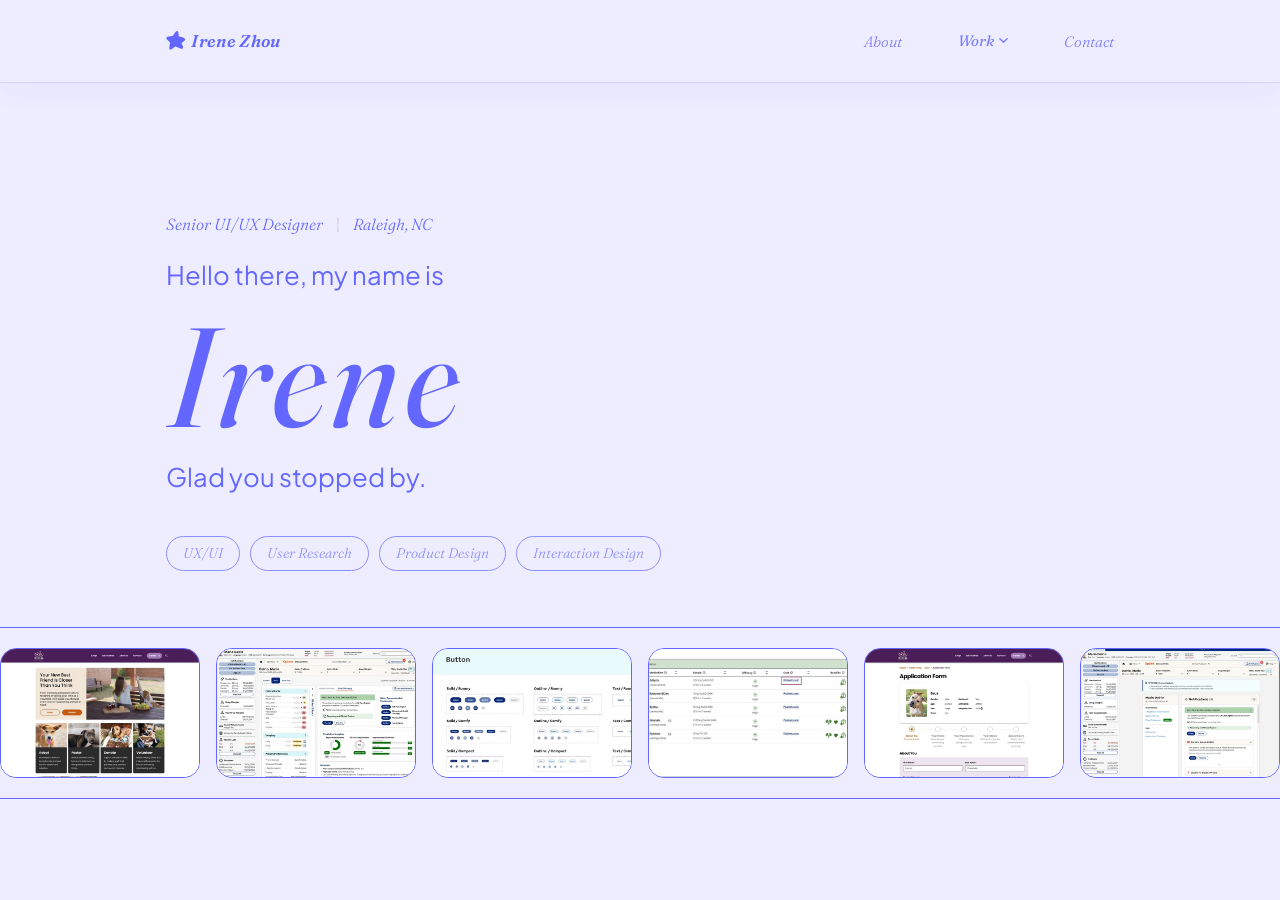
==== commit 3bba9626: "Updated based on Joe's suggestions" ====
--- a/index.html
+++ b/index.html
@@ -27,7 +27,7 @@
 
 <!-- ── NAV ───────────────────────────────────────────── -->
 <nav id="nav">
-    <a href="#hero" class="nav-name">Irene Zhou</a>
+    <a href="#hero" class="nav-name"><img src="assets/star.png" class="nav-star" alt="">Irene Zhou</a>
     <ul class="nav-links" id="navLinks">
         <li><a href="#about">About</a></li>
         <li class="has-dropdown" id="workDropdown">
@@ -43,21 +43,21 @@
                     <a href="osteoarthritis-care-plan/index.html" role="menuitem" tabindex="-1">
                         <span class="drop-num">01</span>
                         <span class="drop-title">Osteoarthritis Care Plan</span>
-                        <span class="drop-arrow"><svg viewBox="0 0 24 24" fill="none" stroke="currentColor" stroke-width="1.5" stroke-linecap="round" stroke-linejoin="round"><line x1="19" y1="12" x2="5" y2="12"/><polyline points="12 5 5 12 12 19"/></svg></span>
+                        
                     </a>
                 </li>
                 <li role="none">
                     <a href="cuttlefish-design-library/index.html" role="menuitem" tabindex="-1">
                         <span class="drop-num">02</span>
                         <span class="drop-title">Cuttlefish Design Library</span>
-                        <span class="drop-arrow"><svg viewBox="0 0 24 24" fill="none" stroke="currentColor" stroke-width="1.5" stroke-linecap="round" stroke-linejoin="round"><line x1="19" y1="12" x2="5" y2="12"/><polyline points="12 5 5 12 12 19"/></svg></span>
+                        
                     </a>
                 </li>
 <li role="none">
     <a href="medication-recommender-cost-analysis/index.html" role="menuitem" tabindex="-1">
         <span class="drop-num">03</span>
         <span class="drop-title">Medication Recommender Cost Analysis</span>
-        <span class="drop-arrow"><svg viewBox="0 0 24 24" fill="none" stroke="currentColor" stroke-width="1.5" stroke-linecap="round" stroke-linejoin="round"><line x1="19" y1="12" x2="5" y2="12"/><polyline points="12 5 5 12 12 19"/></svg></span>
+        
     </a>
 </li>
 <li class="nav-dropdown-divider" role="none"></li>
@@ -66,35 +66,32 @@
                     <a href="wake-county-spca/index.html" role="menuitem" tabindex="-1">
                         <span class="drop-num">01</span>
                         <span class="drop-title">Wake County SPCA</span>
-                        <span class="drop-arrow"><svg viewBox="0 0 24 24" fill="none" stroke="currentColor" stroke-width="1.5" stroke-linecap="round" stroke-linejoin="round"><line x1="19" y1="12" x2="5" y2="12"/><polyline points="12 5 5 12 12 19"/></svg></span>
-                    </a>
-                </li>
-                <li role="none">
-                    <a href="discord/index.html" role="menuitem" tabindex="-1">
-                        <span class="drop-num">02</span>
-                        <span class="drop-title">Discord</span>
-                        <span class="drop-arrow"><svg viewBox="0 0 24 24" fill="none" stroke="currentColor" stroke-width="1.5" stroke-linecap="round" stroke-linejoin="round"><line x1="19" y1="12" x2="5" y2="12"/><polyline points="12 5 5 12 12 19"/></svg></span>
+                        
                     </a>
                 </li>
                 <li class="nav-dropdown-divider" role="none"></li>
                 <li role="none"><span class="drop-label">Illustrations</span></li>
                 <li role="none">
-                    <a href="#" role="menuitem" tabindex="-1" style="opacity:.4;pointer-events:none;">
-                        <span class="drop-title">Coming soon</span>
+                    <a href="illustrations/index.html" role="menuitem" tabindex="-1">
+                        <span class="drop-num">01</span>
+                        <span class="drop-title">Gallery</span>
+                        
                     </a>
                 </li>
             </ul>
         </li>
-        <li><a href="#contact">Contact</a></li>
+        <li><a href="contact/index.html">Contact</a></li>
     </ul>
     <div class="burger" id="burger">
         <span></span><span></span><span></span>
     </div>
 </nav>
+<div id="page-scroll">
+
 
 <!-- ── HERO ──────────────────────────────────────────── -->
 <section id="hero">
-    <p class="hero-eyebrow">Senior UI/UX Designer at Optum Technology <span class="eyebrow-sep">|</span> Raleigh, NC</p>
+    <p class="hero-eyebrow">Senior UI/UX Designer <span class="eyebrow-sep">|</span> Raleigh, NC</p>
     <p class="hero-preheader">Hello there, my name is</p>
     <h1 class="hero-name">Irene</h1>
     <p class="hero-tagline">Glad you stopped by.</p>
@@ -110,31 +107,29 @@
 <div class="marquee-section reveal-scale">
     <div class="marquee-track">
         <!-- half 1 -->
-        <div class="marquee-item"><img src="assets/marquee/wake1.jpg" alt="Wake County SPCA redesigned homepage" loading="eager"></div>
-        <div class="marquee-item"><img src="assets/marquee/wake2.jpg" alt="Wake County SPCA adoption application form" loading="eager"></div>
-        <div class="marquee-item"><img src="assets/marquee/med1.jpg" alt="Medication Recommender patient cost table" loading="eager"></div>
-        <div class="marquee-item"><img src="assets/marquee/discord1.jpg" alt="Discord navigation mid-fidelity wireframe" loading="eager"></div>
-        <div class="marquee-item"><img src="assets/marquee/wake1.jpg" alt="Wake County SPCA redesigned homepage" loading="eager"></div>
-        <div class="marquee-item"><img src="assets/marquee/wake2.jpg" alt="Wake County SPCA adoption application form" loading="eager"></div>
-        <div class="marquee-item"><img src="assets/marquee/med1.jpg" alt="Medication Recommender patient cost table" loading="eager"></div>
-        <div class="marquee-item"><img src="assets/marquee/discord1.jpg" alt="Discord navigation mid-fidelity wireframe" loading="eager"></div>
-        <div class="marquee-item"><img src="assets/marquee/wake1.jpg" alt="Wake County SPCA redesigned homepage" loading="eager"></div>
-        <div class="marquee-item"><img src="assets/marquee/wake2.jpg" alt="Wake County SPCA adoption application form" loading="eager"></div>
-        <div class="marquee-item"><img src="assets/marquee/med1.jpg" alt="Medication Recommender patient cost table" loading="eager"></div>
-        <div class="marquee-item"><img src="assets/marquee/discord1.jpg" alt="Discord navigation mid-fidelity wireframe" loading="eager"></div>
+        <a class="marquee-item" href="wake-county-spca/index.html"><img src="assets/marquee/wake1.jpg" alt="Wake County SPCA redesigned homepage" loading="eager"></a>
+        <a class="marquee-item" href="osteoarthritis-care-plan/index.html"><img src="assets/marquee/oa1.jpg" alt="Osteoarthritis Care Plan recommendation inside the EHR" loading="eager"></a>
+        <a class="marquee-item" href="cuttlefish-design-library/index.html"><img src="assets/marquee/cuttlefish1.jpg" alt="Cuttlefish Design Library button component variants" loading="eager"></a>
+        <a class="marquee-item" href="medication-recommender-cost-analysis/index.html"><img src="assets/marquee/med1.jpg" alt="Medication Recommender patient cost table" loading="eager"></a>
+        <a class="marquee-item" href="wake-county-spca/index.html"><img src="assets/marquee/wake2.jpg" alt="Wake County SPCA adoption application form" loading="eager"></a>
+        <a class="marquee-item" href="osteoarthritis-care-plan/index.html"><img src="assets/marquee/oa2.jpg" alt="Osteoarthritis Care Plan clinician dashboard notifications" loading="eager"></a>
+        <a class="marquee-item" href="cuttlefish-design-library/index.html"><img src="assets/marquee/cuttlefish2.jpg" alt="Cuttlefish Design Library checkbox component states" loading="eager"></a>
+        <a class="marquee-item" href="medication-recommender-cost-analysis/index.html"><img src="assets/marquee/med2.jpg" alt="Medication Recommender patient cost pricing modal" loading="eager"></a>
+        <a class="marquee-item" href="wake-county-spca/index.html"><img src="assets/marquee/wake3.jpg" alt="Wake County SPCA dog profile page" loading="eager"></a>
+        <a class="marquee-item" href="osteoarthritis-care-plan/index.html"><img src="assets/marquee/oa3.jpg" alt="Osteoarthritis Care Plan physical therapy referral modal" loading="eager"></a>
+        <a class="marquee-item" href="cuttlefish-design-library/index.html"><img src="assets/marquee/cuttlefish3.jpg" alt="Cuttlefish Design Library snackbar component variants" loading="eager"></a>
         <!-- half 2 (exact duplicate, required for seamless CSS loop) -->
-        <div class="marquee-item"><img src="assets/marquee/wake1.jpg" alt="Wake County SPCA redesigned homepage" loading="eager"></div>
-        <div class="marquee-item"><img src="assets/marquee/wake2.jpg" alt="Wake County SPCA adoption application form" loading="eager"></div>
-        <div class="marquee-item"><img src="assets/marquee/med1.jpg" alt="Medication Recommender patient cost table" loading="eager"></div>
-        <div class="marquee-item"><img src="assets/marquee/discord1.jpg" alt="Discord navigation mid-fidelity wireframe" loading="eager"></div>
-        <div class="marquee-item"><img src="assets/marquee/wake1.jpg" alt="Wake County SPCA redesigned homepage" loading="eager"></div>
-        <div class="marquee-item"><img src="assets/marquee/wake2.jpg" alt="Wake County SPCA adoption application form" loading="eager"></div>
-        <div class="marquee-item"><img src="assets/marquee/med1.jpg" alt="Medication Recommender patient cost table" loading="eager"></div>
-        <div class="marquee-item"><img src="assets/marquee/discord1.jpg" alt="Discord navigation mid-fidelity wireframe" loading="eager"></div>
-        <div class="marquee-item"><img src="assets/marquee/wake1.jpg" alt="Wake County SPCA redesigned homepage" loading="eager"></div>
-        <div class="marquee-item"><img src="assets/marquee/wake2.jpg" alt="Wake County SPCA adoption application form" loading="eager"></div>
-        <div class="marquee-item"><img src="assets/marquee/med1.jpg" alt="Medication Recommender patient cost table" loading="eager"></div>
-        <div class="marquee-item"><img src="assets/marquee/discord1.jpg" alt="Discord navigation mid-fidelity wireframe" loading="eager"></div>
+        <a class="marquee-item" href="wake-county-spca/index.html"><img src="assets/marquee/wake1.jpg" alt="Wake County SPCA redesigned homepage" loading="eager"></a>
+        <a class="marquee-item" href="osteoarthritis-care-plan/index.html"><img src="assets/marquee/oa1.jpg" alt="Osteoarthritis Care Plan recommendation inside the EHR" loading="eager"></a>
+        <a class="marquee-item" href="cuttlefish-design-library/index.html"><img src="assets/marquee/cuttlefish1.jpg" alt="Cuttlefish Design Library button component variants" loading="eager"></a>
+        <a class="marquee-item" href="medication-recommender-cost-analysis/index.html"><img src="assets/marquee/med1.jpg" alt="Medication Recommender patient cost table" loading="eager"></a>
+        <a class="marquee-item" href="wake-county-spca/index.html"><img src="assets/marquee/wake2.jpg" alt="Wake County SPCA adoption application form" loading="eager"></a>
+        <a class="marquee-item" href="osteoarthritis-care-plan/index.html"><img src="assets/marquee/oa2.jpg" alt="Osteoarthritis Care Plan clinician dashboard notifications" loading="eager"></a>
+        <a class="marquee-item" href="cuttlefish-design-library/index.html"><img src="assets/marquee/cuttlefish2.jpg" alt="Cuttlefish Design Library checkbox component states" loading="eager"></a>
+        <a class="marquee-item" href="medication-recommender-cost-analysis/index.html"><img src="assets/marquee/med2.jpg" alt="Medication Recommender patient cost pricing modal" loading="eager"></a>
+        <a class="marquee-item" href="wake-county-spca/index.html"><img src="assets/marquee/wake3.jpg" alt="Wake County SPCA dog profile page" loading="eager"></a>
+        <a class="marquee-item" href="osteoarthritis-care-plan/index.html"><img src="assets/marquee/oa3.jpg" alt="Osteoarthritis Care Plan physical therapy referral modal" loading="eager"></a>
+        <a class="marquee-item" href="cuttlefish-design-library/index.html"><img src="assets/marquee/cuttlefish3.jpg" alt="Cuttlefish Design Library snackbar component variants" loading="eager"></a>
     </div>
 </div>
 
@@ -143,7 +138,7 @@
     <div class="about-text reveal">
         <h2 class="about-headline">Clever design<br>is my thing</h2>
         <div class="about-body">
-            <p>Hi there! I'm Irene, a UI/UX Designer based in Raleigh, NC, with over 7 years of professional experience. I'm passionate about crafting intuitive, user-centered digital experiences that inspire genuine product love  designing interfaces that feel effortless and building meaningful, lasting connections between people and the products they use every day.</p>
+            <p>Hi there! I'm Irene, a UI/UX Designer based in Raleigh, NC, with over 7 years of professional experience. I love creating intuitive, user-centered digital experiences that people genuinely enjoy using. I focus on designing interfaces that feel effortless and building meaningful connections between people and the products they use every day.</p>
             <p>When I'm not designing, I'm illustrating, bouldering, watching thrillers, or giving dogs belly rubs.</p>
         </div>
     </div>
@@ -151,7 +146,7 @@
         <div class="about-photo">
             <img src="assets/profilepic.jpg" alt="Irene Zhou">
         </div>
-        <p class="about-photo-caption">Found a wild lion's mane mushroom. Best UI I've seen all year, self-explanatory, zero onboarding required.</p>
+        <p class="about-photo-caption">Found a wild lion's mane mushroom inside a log. 10/10 for discoverability.</p>
         <div class="about-meta-row">
             <div class="about-skills-block">
                 <p class="about-skills-label">Skills &amp; Tools</p>
@@ -171,7 +166,7 @@
                     <div class="stat-l">Years Exp.</div>
                 </div>
                 <div class="stat">
-                    <div class="stat-n">∞</div>
+                    <div class="stat-n" data-count="∞">∞</div>
                     <div class="stat-l">Curiosity</div>
                 </div>
             </div>
@@ -185,7 +180,7 @@
     <div class="exp-list">
 
         <div class="exp-item reveal">
-            <div class="exp-dates">2022 - Present</div>
+            <div class="exp-dates">2022 </div>
             <div>
                 <h3 class="exp-role">Senior UX/UI Designer</h3>
                 <p class="exp-co">Optum</p>
@@ -225,6 +220,49 @@
     </div>
 </section>
 
+<!-- ── PROJECTS ───────────────────────────────────────── -->
+<section id="projects">
+    <h4 class="section-eyebrow">Projects</h4>
+    <div class="projects-grid">
+        <a href="osteoarthritis-care-plan/index.html" class="project-card reveal">
+            <div class="project-card-img">
+                <img src="assets/projects/oa.jpg" alt="Osteoarthritis Care Plan">
+            </div>
+            <div class="project-card-body">
+                <h3 class="project-card-title">Osteoarthritis Care Plan</h3>
+                <p class="project-card-caption">Recommending evidence-based alternatives to knee surgery, embedded directly inside the EHR.</p>
+            </div>
+        </a>
+        <a href="cuttlefish-design-library/index.html" class="project-card reveal d1">
+            <div class="project-card-img">
+                <img src="assets/projects/cuttlefish.jpg" alt="Cuttlefish Design Library">
+            </div>
+            <div class="project-card-body">
+                <h3 class="project-card-title">Cuttlefish Design Library</h3>
+                <p class="project-card-caption">Building the foundation for clinician-facing products, from tokens to 90+ components.</p>
+            </div>
+        </a>
+        <a href="medication-recommender-cost-analysis/index.html" class="project-card reveal">
+            <div class="project-card-img">
+                <img src="assets/projects/medication.jpg" alt="Medication Recommender Cost Analysis">
+            </div>
+            <div class="project-card-body">
+                <h3 class="project-card-title">Medication Recommender Cost Analysis</h3>
+                <p class="project-card-caption">Giving providers the cost data they were missing at the moment that matters.</p>
+            </div>
+        </a>
+        <a href="wake-county-spca/index.html" class="project-card reveal d1">
+            <div class="project-card-img">
+                <img src="assets/projects/wake.jpg" alt="Wake County SPCA">
+            </div>
+            <div class="project-card-body">
+                <h3 class="project-card-title">Wake County SPCA</h3>
+                <p class="project-card-caption">Redesigning the adoption process to be easier to browse, trust, and complete.</p>
+            </div>
+        </a>
+    </div>
+</section>
+
 <!-- ── CONTACT ────────────────────────────────────────── -->
 <section id="contact">
     <h2 class="contact-cta reveal">Let's create<br>something great.</h2>
@@ -249,6 +287,8 @@
 </section>
 
 
+</div>
+
 <script src="irene-zhou-portfolio.js">
 </script>
 </body>
--- a/shared.css
+++ b/shared.css
@@ -9,14 +9,16 @@
     --ink:      #6367ff;
     --ink-dim:  rgba(99,103,255,.55);
     --ink-faint:rgba(99,103,255,.18);
+    --ink-body: #4c4fdb;
     --border:   1px solid #6367ff;
     --ff-sans:  'Plus Jakarta Sans', sans-serif;
     --ff-mono:  'Fraunces', serif;
     --ff-title: 'Inter', sans-serif;
 }
 
-html {
-    scroll-behavior: smooth;
+html, body {
+    height: 100%;
+    overflow: hidden;
 }
 
 body {
@@ -25,7 +27,6 @@
     font-family: var(--ff-sans);
     font-weight: 300;
     line-height: 1.5;
-    overflow-x: hidden;
 }
 
 a {
@@ -33,14 +34,38 @@
     text-decoration: none;
 }
 
-::-webkit-scrollbar {
-    width: 3px;
-}
-::-webkit-scrollbar-track {
-    background: var(--bg);
-}
-::-webkit-scrollbar-thumb {
+/* The page's real scroll container. It's inset below the fixed nav bar
+   so its native scrollbar only ever spans the area under the nav,
+   instead of the default document scrollbar which runs the full
+   viewport height and visually cuts through the nav at the top. */
+#page-scroll {
+    position: fixed;
+    top: 88px;
+    right: 0;
+    bottom: 0;
+    left: 0;
+    overflow-y: auto;
+    overflow-x: hidden;
+    scroll-behavior: smooth;
+    scrollbar-width: thin;
+    scrollbar-color: var(--ink-dim) var(--ink-faint);
+}
+
+#page-scroll::-webkit-scrollbar {
+    width: 12px;
+}
+#page-scroll::-webkit-scrollbar-track {
     background: var(--ink-faint);
+}
+#page-scroll::-webkit-scrollbar-thumb {
+    background: var(--ink-dim);
+    border-radius: 8px;
+    border: 3px solid var(--bg);
+    background-clip: padding-box;
+}
+#page-scroll::-webkit-scrollbar-thumb:hover {
+    background: var(--ink);
+    background-clip: padding-box;
 }
 
 /* ── NAV ──────────────────────────────────── */
@@ -85,7 +110,7 @@
     font-family: var(--ff-mono);
     font-style: italic;
     font-size: 15px;
-    opacity: .6;
+    opacity: .85;
     transition: opacity .2s;
 }
 
@@ -101,7 +126,7 @@
     font-style: italic;
     font-size: 15px;
     color: var(--ink);
-    opacity: .6;
+    opacity: .85;
     cursor: pointer;
     display: flex;
     align-items: center;
@@ -192,23 +217,6 @@
 
 .drop-title {
     flex: 1;
-}
-
-.drop-arrow {
-    display: inline-flex;
-    opacity: .25;
-    transition: opacity .2s, transform .25s cubic-bezier(.16,1,.3,1);
-}
-
-.drop-arrow svg {
-    width: 12px;
-    height: 12px;
-}
-
-.nav-dropdown li a:hover .drop-arrow,
-.nav-dropdown li a:focus .drop-arrow {
-    opacity: .7;
-    transform: translateX(-4px);
 }
 
 .nav-dropdown-divider {
@@ -430,7 +438,7 @@
     font-size: 17px;
     font-weight: 300;
     line-height: 1.75;
-    opacity: .8;
+    color: var(--ink-body);
     max-width: 720px;
 }
 
@@ -549,6 +557,115 @@
         padding-left: 72px;
         padding-right: 72px;
     }
+    #page-scroll {
+        top: 83px;
+    }
+    /* animation-fill-mode:both keeps an (identity) transform active on nav
+       forever, and backdrop-filter always creates a containing block —
+       both trap the mobile menu's position:fixed overlay inside the
+       navbar instead of letting it cover the full viewport. */
+    nav {
+        animation: none;
+        backdrop-filter: none;
+        -webkit-backdrop-filter: none;
+    }
+
+    .nav-links { display: none; }
+    .nav-links.open {
+        display: flex; flex-direction: column;
+        position: fixed; inset: 0;
+        background: var(--bg);
+        align-items: flex-start; justify-content: center;
+        gap: 32px; z-index: 99;
+        padding: 100px 40px 48px;
+        box-sizing: border-box;
+        overflow-y: auto;
+        text-align: left;
+    }
+    .nav-links.open a { font-size: 24px; }
+    .burger { display: flex; z-index: 101; }
+    .work-trigger { font-size: 24px; opacity: .6; }
+    .nav-dropdown {
+        position: static;
+        opacity: 1; pointer-events: auto;
+        transform: none;
+        border: none; padding: 4px 0 0;
+        min-width: 0; width: 100%; max-width: 320px;
+        white-space: normal;
+        gap: 0; box-shadow: none;
+        background: transparent;
+    }
+    .has-dropdown.open .nav-dropdown { transform: none; }
+    .nav-dropdown li a {
+        font-size: 16px; padding: 6px 0; padding-left: 0 !important;
+        white-space: normal; text-align: left;
+    }
+    .nav-dropdown-divider { display: none; }
+    .drop-viewall { display: none; }
+}
+
+/* ══════════════════════════════════════════════════════
+   CONTACT / FOOTER — shared across all pages
+   ══════════════════════════════════════════════════════ */
+#contact {
+    padding: 80px clamp(96px, 13vw, 200px) 64px;
+}
+
+.contact-cta {
+    font-family: var(--ff-sans);
+    font-size: clamp(36px, 6vw, 88px);
+    font-weight: 500;
+    line-height: .95;
+    letter-spacing: -.03em;
+    margin-bottom: 52px;
+}
+
+.contact-links {
+    display: flex; gap: 20px; flex-wrap: wrap;
+}
+
+.contact-btn {
+    display: inline-flex; align-items: center; gap: 8px;
+    font-family: var(--ff-mono);
+    font-style: italic;
+    font-size: 16px;
+    border: var(--border);
+    border-radius: 100px;
+    padding: 12px 28px;
+    transition: background .2s, color .2s, transform .55s cubic-bezier(.16,1,.3,1);
+}
+.contact-btn:hover {
+    background: var(--ink);
+    color: var(--bg);
+}
+
+.footer-bar {
+    margin-top: 80px;
+    padding-top: 24px;
+    border-top: var(--border);
+    display: flex; justify-content: space-between;
+    align-items: center; flex-wrap: wrap; gap: 12px;
+}
+.footer-name {
+    font-size: 13px; font-weight: 500; opacity: .5;
+}
+.footer-copy {
+    font-family: var(--ff-mono);
+    font-style: italic;
+    font-size: 12px; opacity: .35;
+}
+.socials { display: flex; gap: 20px; }
+.soc {
+    font-family: var(--ff-mono);
+    font-style: italic;
+    font-size: 13px; opacity: .5;
+    transition: opacity .2s;
+}
+.soc:hover { opacity: 1; }
+
+@media (max-width: 860px) {
+    #contact { padding: 56px 72px clamp(96px, 13vw, 200px); }
+    .footer-bar { flex-direction: column; align-items: flex-start; }
 }
 
 /* ══════════════════════════════════════════════════════
@@ -716,10 +833,10 @@
 .point { display: flex; gap: 16px; align-items: start; }
 .point-num {
     font-family: var(--ff-mono); font-style: italic;
-    font-size: 12px; opacity: .4;
+    font-size: 12px; opacity: .6;
     padding-top: 3px; flex-shrink: 0;
 }
-.point-text { font-size: 15px; font-weight: 400; line-height: 1.6; opacity: .8; }
+.point-text { font-size: 15px; font-weight: 400; line-height: 1.6; color: var(--ink-body); }
 
 /* ── PROCESS STEPS ────────────────────────────────────── */
 .process-steps {
@@ -735,7 +852,7 @@
 .process-step { background: var(--bg); padding: 28px 24px; }
 .step-num {
     font-family: var(--ff-mono); font-style: italic;
-    font-size: 11px; opacity: .4; margin-bottom: 10px;
+    font-size: 11px; opacity: .6; margin-bottom: 10px;
 }
 .step-name { font-size: 16px; font-weight: 700; margin-bottom: 8px; }
 .step-items { list-style: none; display: flex; flex-direction: column; gap: 4px; }
@@ -763,7 +880,7 @@
     font-style: italic;
     font-size: 13px;
     color: var(--ink);
-    opacity: .4;
+    opacity: .6;
     margin-bottom: 14px;
 }
 .finding-title {
@@ -778,8 +895,7 @@
     font-family: var(--ff-sans);
     font-size: 13.5px;
     line-height: 1.7;
-    color: var(--ink);
-    opacity: .7;
+    color: var(--ink-body);
     margin: 0;
 }
 
@@ -833,9 +949,9 @@
 .challenge-item:last-child { border-bottom: none; }
 .challenge-num {
     font-family: var(--ff-mono); font-style: italic;
-    font-size: 11px; opacity: .35; flex-shrink: 0; padding-top: 3px;
-}
-.challenge-text { font-size: 15px; font-weight: 400; line-height: 1.65; opacity: .8; }
+    font-size: 11px; opacity: .6; flex-shrink: 0; padding-top: 3px;
+}
+.challenge-text { font-size: 15px; font-weight: 400; line-height: 1.65; color: var(--ink-body); }
 
 @media (max-width: 860px) {
     #hero { padding-top: 110px; }
@@ -857,10 +973,10 @@
 .feature-card { background: var(--bg); padding: 32px 28px; }
 .feature-num {
     font-family: var(--ff-mono); font-style: italic;
-    font-size: 11px; opacity: .4; margin-bottom: 12px;
+    font-size: 11px; opacity: .6; margin-bottom: 12px;
 }
 .feature-title { font-size: 17px; font-weight: 600; margin-bottom: 12px; line-height: 1.3; }
-.feature-desc { font-size: 14px; font-weight: 300; line-height: 1.7; opacity: .75; }
+.feature-desc { font-size: 14px; font-weight: 300; line-height: 1.7; color: var(--ink-body); }
 
 /* ── WIREFRAME / PRODUCT SCREENSHOTS ──────────────────── */
 .wireframe-img-wrap {
@@ -1109,3 +1225,29 @@
     opacity: .75;
     margin: 0;
 }
+
+/* ── STAGGERED GRID/LIST REVEAL ──────────────────────────
+   Cards/items inside these grouped containers fade in one
+   after another instead of all at once. */
+.feature-grid .feature-card,
+.findings-grid .finding-card,
+.challenge-list .challenge-item,
+.process-steps .process-step {
+    opacity: 0;
+    transform: translateY(20px);
+    transition: opacity .55s cubic-bezier(.16,1,.3,1), transform .55s cubic-bezier(.16,1,.3,1);
+}
+.feature-grid.vis .feature-card,
+.findings-grid.vis .finding-card,
+.challenge-list.vis .challenge-item,
+.process-steps.vis .process-step {
+    opacity: 1;
+    transform: none;
+}
+.feature-grid .feature-card:nth-child(1), .findings-grid .finding-card:nth-child(1), .challenge-list .challenge-item:nth-child(1), .process-steps .process-step:nth-child(1) { transition-delay: 0.04s; }
+.feature-grid .feature-card:nth-child(2), .findings-grid .finding-card:nth-child(2), .challenge-list .challenge-item:nth-child(2), .process-steps .process-step:nth-child(2) { transition-delay: 0.1s; }
+.feature-grid .feature-card:nth-child(3), .findings-grid .finding-card:nth-child(3), .challenge-list .challenge-item:nth-child(3), .process-steps .process-step:nth-child(3) { transition-delay: 0.16s; }
+.feature-grid .feature-card:nth-child(4), .findings-grid .finding-card:nth-child(4), .challenge-list .challenge-item:nth-child(4), .process-steps .process-step:nth-child(4) { transition-delay: 0.22s; }
+.feature-grid .feature-card:nth-child(5), .findings-grid .finding-card:nth-child(5), .challenge-list .challenge-item:nth-child(5), .process-steps .process-step:nth-child(5) { transition-delay: 0.28s; }
+.feature-grid .feature-card:nth-child(6), .findings-grid .finding-card:nth-child(6), .challenge-list .challenge-item:nth-child(6), .process-steps .process-step:nth-child(6) { transition-delay: 0.34s; }
+.feature-grid .feature-card:nth-child(7), .findings-grid .finding-card:nth-child(7), .challenge-list .challenge-item:nth-child(7), .process-steps .process-step:nth-child(7) { transition-delay: 0.4s; }
--- a/irene-zhou-portfolio.css
+++ b/irene-zhou-portfolio.css
@@ -1,3 +1,26 @@
+        /* ─── NAV ──────────────────────────────────────── */
+        .nav-name {
+            display: inline-flex;
+            align-items: center;
+            gap: 6px;
+            font-family: var(--ff-mono);
+            font-style: italic;
+            font-weight: 600;
+            font-size: 17px;
+        }
+        .nav-star {
+            display: block;
+            width: 19px;
+            height: 19px;
+            transform-origin: 50% 50%;
+        }
+        .nav-name:hover .nav-star {
+            animation: navStarSpin .8s linear infinite;
+        }
+        @keyframes navStarSpin {
+            to { transform: rotate(360deg); }
+        }
+
         /* ─── HERO ─────────────────────────────────────── */
         @keyframes fadeUp {
             from { opacity: 0; transform: translateY(12px); }
@@ -213,7 +236,7 @@
             font-weight: 300;
             line-height: 1.6;
             letter-spacing: .02em;
-            opacity: .8;
+            color: var(--ink-body);
         }
         .about-body p + p { margin-top: 20px; }
 
@@ -301,6 +324,7 @@
             font-family: var(--ff-sans);
             font-size: 38px; font-weight: 500;
             line-height: 1; margin-bottom: 6px;
+            font-variant-numeric: tabular-nums;
         }
         .stat-l {
             font-family: var(--ff-mono);
@@ -361,7 +385,7 @@
             position: relative;
             padding-left: 18px;
             font-size: 14px; font-weight: 300;
-            line-height: 1.65; opacity: .65;
+            line-height: 1.65; color: var(--ink-body);
         }
         .exp-bullets li::before {
             content: '';
@@ -383,11 +407,70 @@
             white-space: nowrap;
         }
 
+        /* ─── PROJECTS GRID ────────────────────────────── */
+        #projects {
+            padding: 80px clamp(96px, 13vw, 200px);
+        }
+        #projects .section-eyebrow {
+            padding: 0;
+            border-bottom: none;
+            margin-bottom: 32px;
+        }
+        .projects-grid {
+            display: grid;
+            grid-template-columns: repeat(auto-fit, minmax(320px, 1fr));
+            gap: 28px;
+        }
+        .project-card {
+            display: flex;
+            flex-direction: column;
+            border: var(--border);
+            border-radius: 16px;
+            overflow: hidden;
+            text-decoration: none;
+            color: inherit;
+            background: var(--bg);
+            transition: transform .35s cubic-bezier(.16,1,.3,1), box-shadow .35s cubic-bezier(.16,1,.3,1);
+        }
+        .project-card:hover {
+            transform: translateY(-4px);
+            box-shadow: 0 16px 40px rgba(99,103,255,.18);
+        }
+        .project-card-img {
+            aspect-ratio: 4 / 3;
+            overflow: hidden;
+            border-bottom: var(--border);
+        }
+        .project-card-img img {
+            width: 100%; height: 100%;
+            object-fit: cover; object-position: top;
+            display: block;
+            transition: transform .5s cubic-bezier(.16,1,.3,1);
+        }
+        .project-card:hover .project-card-img img {
+            transform: scale(1.05);
+        }
+        .project-card-body {
+            padding: 24px;
+            display: flex;
+            flex-direction: column;
+            gap: 8px;
+        }
+        .project-card-title {
+            font-family: var(--ff-title);
+            font-size: 19px;
+            font-weight: 600;
+            letter-spacing: -.01em;
+        }
+        .project-card-caption {
+            font-family: var(--ff-sans);
+            font-size: 14px;
+            font-weight: 300;
+            line-height: 1.55;
+            opacity: .7;
+        }
+
         /* ─── CONTACT / FOOTER ─────────────────────────── */
-        #contact {
-            padding: 80px clamp(96px, 13vw, 200px) 64px;
-        }
-
         .contact-descriptor {
             display: flex;
             flex-wrap: wrap;
@@ -408,84 +491,9 @@
         }
         .disc-chip:hover { opacity: 1; }
 
-        .contact-cta {
-            font-family: var(--ff-sans);
-            font-size: clamp(36px, 6vw, 88px);
-            font-weight: 500;
-            line-height: .95;
-            letter-spacing: -.03em;
-            margin-bottom: 52px;
-        }
-
-        .contact-links {
-            display: flex; gap: 20px; flex-wrap: wrap;
-        }
-
-        .contact-btn {
-            display: inline-flex; align-items: center; gap: 8px;
-            font-family: var(--ff-mono);
-            font-style: italic;
-            font-size: 16px;
-            border: var(--border);
-            border-radius: 100px;
-            padding: 12px 28px;
-            transition: background .2s, color .2s, transform .55s cubic-bezier(.16,1,.3,1);
-        }
-        .contact-btn:hover {
-            background: var(--ink);
-            color: var(--bg);
-        }
-
-        .footer-bar {
-            margin-top: 80px;
-            padding-top: 24px;
-            border-top: var(--border);
-            display: flex; justify-content: space-between;
-            align-items: center; flex-wrap: wrap; gap: 12px;
-        }
-        .footer-name {
-            font-size: 13px; font-weight: 500; opacity: .5;
-        }
-        .footer-copy {
-            font-family: var(--ff-mono);
-            font-style: italic;
-            font-size: 12px; opacity: .35;
-        }
-        .socials { display: flex; gap: 20px; }
-        .soc {
-            font-family: var(--ff-mono);
-            font-style: italic;
-            font-size: 13px; opacity: .5;
-            transition: opacity .2s;
-        }
-        .soc:hover { opacity: 1; }
-
         /* ─── MOBILE ───────────────────────────────────── */
         @media (max-width: 860px) {
             nav { padding: 20px 72px; }
-            .nav-links { display: none; }
-            .nav-links.open {
-                display: flex; flex-direction: column;
-                position: fixed; inset: 0;
-                background: var(--bg);
-                align-items: center; justify-content: center;
-                gap: 32px; z-index: 99;
-            }
-            .nav-links.open a { font-size: 24px; }
-            .burger { display: flex; z-index: 101; }
-            .work-trigger { font-size: 24px; opacity: .6; }
-            .nav-dropdown {
-                position: static;
-                opacity: 1; pointer-events: auto;
-                transform: none;
-                border: none; padding: 4px 0 0;
-                min-width: 0; gap: 0; box-shadow: none;
-                background: transparent;
-            }
-            .has-dropdown.open .nav-dropdown { transform: none; }
-            .nav-dropdown li a { font-size: 16px; padding: 6px 0; padding-left: 0 !important; }
-            .nav-dropdown-divider { display: none; }
-            .drop-viewall { display: none; }
 
             #hero { padding: 0 72px clamp(96px, 13vw, 200px); }
             .section-eyebrow { padding: 56px 72px 24px; }
@@ -495,7 +503,5 @@
             .about-meta-row { flex-direction: column; }
             .about-stats { width: 100%; grid-template-columns: repeat(2,1fr); }
             .exp-item { grid-template-columns: 1fr; padding: 28px 72px; gap: 8px; }
-            #contact { padding: 56px 72px clamp(96px, 13vw, 200px); }
-            .footer-bar { flex-direction: column; align-items: flex-start; }
         }
     
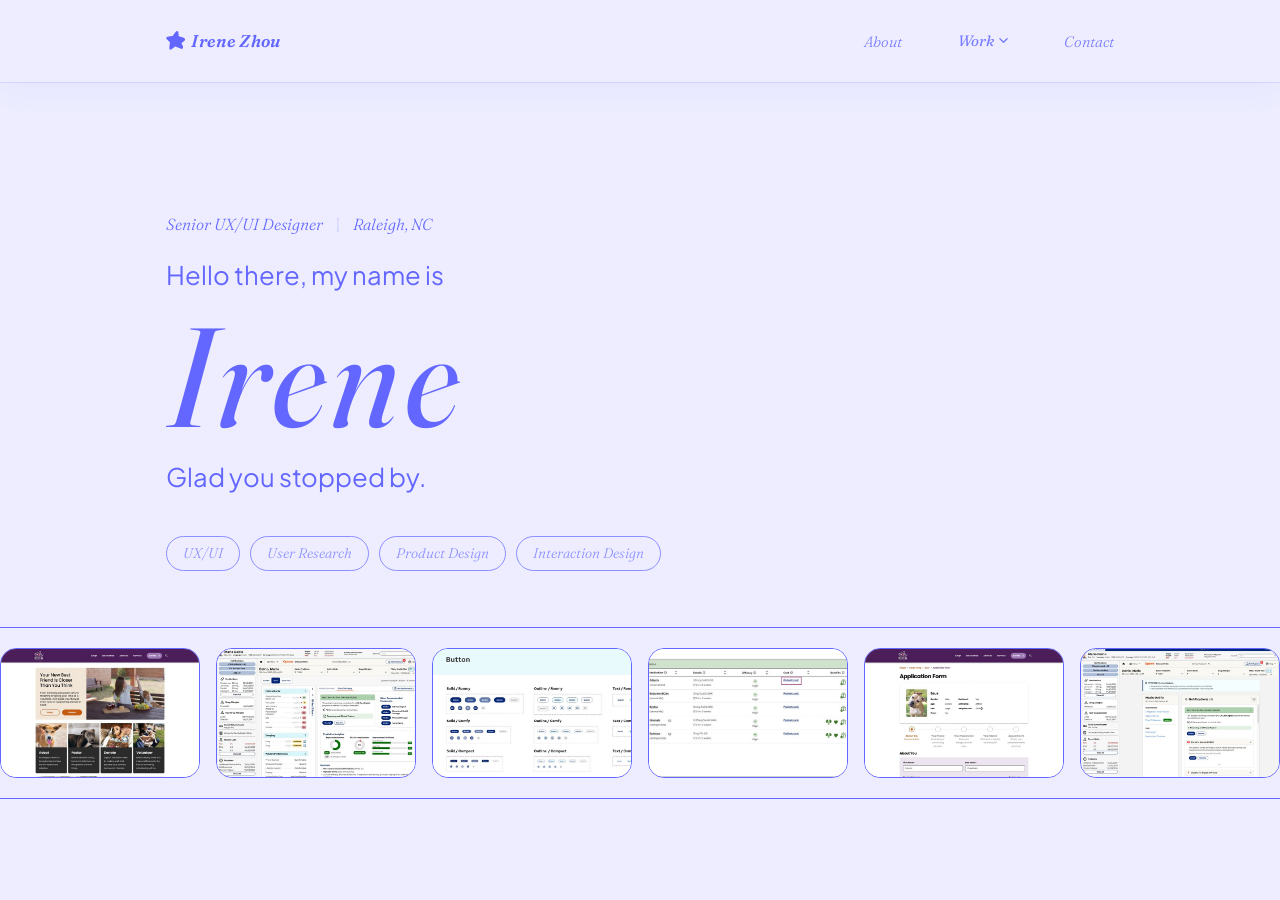
==== commit 4f040675: "Made updates based on feedback from Claude" ====
--- a/index.html
+++ b/index.html
@@ -4,14 +4,15 @@
 <head>
     <meta charset="UTF-8">
     <meta name="viewport" content="width=device-width, initial-scale=1.0">
-    <title>Irene Zhou  UI/UX Designer</title>
-    <meta name="description" content="Portfolio of Irene Zhou, a Senior UI/UX Designer in Raleigh, NC specializing in user research, design systems, and end-to-end product design.">
+    <title>Irene Zhou — Senior UX/UI Designer</title>
+    <link rel="icon" type="image/png" href="assets/star.png">
+    <meta name="description" content="Portfolio of Irene Zhou, a Senior UX/UI Designer in Raleigh, NC specializing in user research, design systems, and end-to-end product design.">
     <meta property="og:type" content="website">
-    <meta property="og:title" content="Irene Zhou — Senior UI/UX Designer">
-    <meta property="og:description" content="Portfolio of Irene Zhou, a Senior UI/UX Designer in Raleigh, NC specializing in user research, design systems, and end-to-end product design.">
+    <meta property="og:title" content="Irene Zhou — Senior UX/UI Designer">
+    <meta property="og:description" content="Portfolio of Irene Zhou, a Senior UX/UI Designer in Raleigh, NC specializing in user research, design systems, and end-to-end product design.">
     <meta name="twitter:card" content="summary">
-    <meta name="twitter:title" content="Irene Zhou — Senior UI/UX Designer">
-    <meta name="twitter:description" content="Portfolio of Irene Zhou, a Senior UI/UX Designer in Raleigh, NC specializing in user research, design systems, and end-to-end product design.">
+    <meta name="twitter:title" content="Irene Zhou — Senior UX/UI Designer">
+    <meta name="twitter:description" content="Portfolio of Irene Zhou, a Senior UX/UI Designer in Raleigh, NC specializing in user research, design systems, and end-to-end product design.">
     <link rel="preconnect" href="https://fonts.googleapis.com">
     <link rel="preconnect" href="https://fonts.gstatic.com" crossorigin>
     <link href="https://fonts.googleapis.com/css2?family=Fraunces:ital,opsz,wght@0,9..144,400;1,9..144,300;1,9..144,400;1,9..144,500;1,9..144,600&family=Plus+Jakarta+Sans:ital,wght@0,300;0,400;0,500;0,600;0,700;1,400&family=Inter:wght@500;600&display=swap" rel="stylesheet">
@@ -80,7 +81,7 @@
                 </li>
             </ul>
         </li>
-        <li><a href="contact/index.html">Contact</a></li>
+        <li><a href="#contact">Contact</a></li>
     </ul>
     <div class="burger" id="burger">
         <span></span><span></span><span></span>
@@ -91,7 +92,7 @@
 
 <!-- ── HERO ──────────────────────────────────────────── -->
 <section id="hero">
-    <p class="hero-eyebrow">Senior UI/UX Designer <span class="eyebrow-sep">|</span> Raleigh, NC</p>
+    <p class="hero-eyebrow">Senior UX/UI Designer <span class="eyebrow-sep">|</span> Raleigh, NC</p>
     <p class="hero-preheader">Hello there, my name is</p>
     <h1 class="hero-name">Irene</h1>
     <p class="hero-tagline">Glad you stopped by.</p>
@@ -136,9 +137,9 @@
 <!-- ── ABOUT ──────────────────────────────────────────── -->
 <section id="about">
     <div class="about-text reveal">
-        <h2 class="about-headline">Clever design<br>is my thing</h2>
+        <h2 class="about-headline">Making the messy<br>make sense.</h2>
         <div class="about-body">
-            <p>Hi there! I'm Irene, a UI/UX Designer based in Raleigh, NC, with over 7 years of professional experience. I love creating intuitive, user-centered digital experiences that people genuinely enjoy using. I focus on designing interfaces that feel effortless and building meaningful connections between people and the products they use every day.</p>
+            <p>Hi there! I’m Irene, a UX/UI Designer based in Raleigh, NC, with <strong>over 7 years of professional experience</strong>. I love creating intuitive, user-centered digital experiences that people genuinely enjoy using. I have a background in <strong>untangling complex clinical workflows</strong> and designing for products like Epic, so I’m no stranger to solving hard problems and <strong>making complicated things feel simple</strong>. I focus on creating interfaces that feel effortless and building meaningful connections between people and the products they use every day.</p>
             <p>When I'm not designing, I'm illustrating, bouldering, watching thrillers, or giving dogs belly rubs.</p>
         </div>
     </div>
@@ -180,34 +181,35 @@
     <div class="exp-list">
 
         <div class="exp-item reveal">
-            <div class="exp-dates">2022 </div>
+            <div class="exp-dates">2022 – 2026</div>
             <div>
                 <h3 class="exp-role">Senior UX/UI Designer</h3>
                 <p class="exp-co">Optum</p>
                 <ul class="exp-bullets">
-                    <li>Lead UI design for clinician-facing products at an enterprise scale, including a medication recommender tool embedded in clinical workflows</li>
+                    <li>Led UI design for clinician-facing products at an enterprise scale, including a medication recommender tool used by hundreds of clinicians</li>
                     <li>Collaborated with physicians, care managers, and clinical SMEs to translate complex treatment logic into interfaces that improve consistency of care under time pressure</li>
-                    <li>Created user research study guides to align the UX team and third-party researchers on what needed to be tested and who to recruit, then worked closely with the third-party researcher across dozens of hour-long user studies</li>
+                    <li>Created user research study guides to align the UX team and third-party researchers on what needed to be tested and who to recruit, then worked closely with the third-party researcher across 30+ hour-long user studies</li>
                     <li>Co-created and maintained a clinical design system of 90+ components that remains used by hundreds of designers and developers across the organization</li>
+                    <li>Co-developed a standardized design-to-development handoff process, improving handoff efficiency by 70%</li>
                 </ul>
             </div>
         </div>
 
         <div class="exp-item reveal d1">
-            <div class="exp-dates">2019  2022</div>
+            <div class="exp-dates">2019 – 2022</div>
             <div>
                 <h3 class="exp-role">UX/UI Designer</h3>
                 <p class="exp-co">Optum</p>
                 <ul class="exp-bullets">
-                    <li>Designed patient-facing experiences across multiple product teams</li>
+                    <li>Designed patient-facing experiences across 3 product teams</li>
                     <li>Contributed to Optum's design system, ensuring consistency across a growing product portfolio</li>
-                    <li>Worked cross-functionally with PMs and clinical stakeholders to bring research-grounded UX to healthcare products serving large patient populations</li>
+                    <li>Worked cross-functionally with PMs and clinical stakeholders to bring research-grounded UX to healthcare products at Optum, which serves 100M+ people</li>
                 </ul>
             </div>
         </div>
 
         <div class="exp-item reveal d2">
-            <div class="exp-dates">2024 - Present</div>
+            <div class="exp-dates">2024 – Present</div>
             <div>
                 <h3 class="exp-role">Dog Butler (Volunteer)</h3>
                 <p class="exp-co">Saving Grace</p>
@@ -231,6 +233,7 @@
             <div class="project-card-body">
                 <h3 class="project-card-title">Osteoarthritis Care Plan</h3>
                 <p class="project-card-caption">Recommending evidence-based alternatives to knee surgery, embedded directly inside the EHR.</p>
+                <p class="project-card-lock"><svg viewBox="0 0 24 24" fill="none" stroke="currentColor" stroke-width="1.6" stroke-linecap="round" stroke-linejoin="round" aria-hidden="true"><rect x="3" y="11" width="18" height="11" rx="2"/><path d="M7 11V7a5 5 0 0 1 10 0v4"/></svg>Password in my resume</p>
             </div>
         </a>
         <a href="cuttlefish-design-library/index.html" class="project-card reveal d1">
@@ -240,6 +243,7 @@
             <div class="project-card-body">
                 <h3 class="project-card-title">Cuttlefish Design Library</h3>
                 <p class="project-card-caption">Building the foundation for clinician-facing products, from tokens to 90+ components.</p>
+                <p class="project-card-lock"><svg viewBox="0 0 24 24" fill="none" stroke="currentColor" stroke-width="1.6" stroke-linecap="round" stroke-linejoin="round" aria-hidden="true"><rect x="3" y="11" width="18" height="11" rx="2"/><path d="M7 11V7a5 5 0 0 1 10 0v4"/></svg>Password in my resume</p>
             </div>
         </a>
         <a href="medication-recommender-cost-analysis/index.html" class="project-card reveal">
@@ -249,6 +253,7 @@
             <div class="project-card-body">
                 <h3 class="project-card-title">Medication Recommender Cost Analysis</h3>
                 <p class="project-card-caption">Giving providers the cost data they were missing at the moment that matters.</p>
+                <p class="project-card-lock"><svg viewBox="0 0 24 24" fill="none" stroke="currentColor" stroke-width="1.6" stroke-linecap="round" stroke-linejoin="round" aria-hidden="true"><rect x="3" y="11" width="18" height="11" rx="2"/><path d="M7 11V7a5 5 0 0 1 10 0v4"/></svg>Password in my resume</p>
             </div>
         </a>
         <a href="wake-county-spca/index.html" class="project-card reveal d1">
--- a/shared.css
+++ b/shared.css
@@ -589,13 +589,20 @@
         position: static;
         opacity: 1; pointer-events: auto;
         transform: none;
-        border: none; padding: 4px 0 0;
+        border: none; padding: 0;
         min-width: 0; width: 100%; max-width: 320px;
         white-space: normal;
         gap: 0; box-shadow: none;
         background: transparent;
+        max-height: 0;
+        overflow: hidden;
+        transition: max-height .35s cubic-bezier(.16,1,.3,1);
     }
-    .has-dropdown.open .nav-dropdown { transform: none; }
+    .has-dropdown.open .nav-dropdown {
+        transform: none;
+        max-height: 600px;
+        padding: 4px 0 0;
+    }
     .nav-dropdown li a {
         font-size: 16px; padding: 6px 0; padding-left: 0 !important;
         white-space: normal; text-align: left;
@@ -680,6 +687,7 @@
     transition: opacity .4s ease;
 }
 #pw-gate.pw-fade { opacity: 0; pointer-events: none; }
+#pw-gate.pw-checking #pw-box { visibility: hidden; }
 #pw-box {
     display: flex; flex-direction: column; align-items: center;
     gap: 16px; text-align: center;
@@ -691,6 +699,10 @@
 #pw-label {
     font-family: var(--ff-mono); font-style: italic;
     font-size: 18px; opacity: .8;
+}
+#pw-hint {
+    font-family: var(--ff-sans); font-size: 13px; opacity: .55;
+    margin-top: -8px;
 }
 #pw-form {
     display: flex; margin-top: 8px;
@@ -709,6 +721,7 @@
     transition: opacity .2s; flex-shrink: 0;
 }
 #pw-form button:hover { opacity: .75; }
+#pw-form button:disabled { opacity: .4; cursor: wait; }
 #pw-error {
     font-family: var(--ff-sans); font-size: 13px;
     opacity: .5; min-height: 18px;
@@ -960,6 +973,11 @@
     .process-steps { grid-template-columns: 1fr 1fr; }
 }
 
+@media (max-width: 420px) {
+    .project-meta { grid-template-columns: 1fr; }
+    .process-steps { grid-template-columns: 1fr; }
+}
+
 /* ── FEATURE CARDS ─────────────────────────────────────── */
 .feature-grid {
     display: grid;
@@ -1251,3 +1269,15 @@
 .feature-grid .feature-card:nth-child(5), .findings-grid .finding-card:nth-child(5), .challenge-list .challenge-item:nth-child(5), .process-steps .process-step:nth-child(5) { transition-delay: 0.28s; }
 .feature-grid .feature-card:nth-child(6), .findings-grid .finding-card:nth-child(6), .challenge-list .challenge-item:nth-child(6), .process-steps .process-step:nth-child(6) { transition-delay: 0.34s; }
 .feature-grid .feature-card:nth-child(7), .findings-grid .finding-card:nth-child(7), .challenge-list .challenge-item:nth-child(7), .process-steps .process-step:nth-child(7) { transition-delay: 0.4s; }
+
+/* ── MOBILE RESPONSIVE FIXES ─────────────────────────────
+   Placed at the end of the file so these overrides win the
+   cascade regardless of where their base rules are defined
+   above (equal-specificity selectors resolve by source order). */
+@media (max-width: 860px) {
+    .feature-grid { grid-template-columns: 1fr; }
+    .findings-grid { grid-template-columns: 1fr; }
+    .next-step-row { flex-direction: column; gap: 6px; padding: 20px 24px; }
+    .next-step-tag { width: auto; }
+    .meta-value { overflow-wrap: anywhere; }
+}
--- a/irene-zhou-portfolio.css
+++ b/irene-zhou-portfolio.css
@@ -239,6 +239,7 @@
             color: var(--ink-body);
         }
         .about-body p + p { margin-top: 20px; }
+        .about-body strong { font-weight: 700; color: var(--ink); }
 
         .about-photo {
             width: 50%;
@@ -469,6 +470,20 @@
             line-height: 1.55;
             opacity: .7;
         }
+        .project-card-lock {
+            display: flex;
+            align-items: center;
+            gap: 6px;
+            font-family: var(--ff-sans);
+            font-size: 12px;
+            font-weight: 500;
+            opacity: .5;
+        }
+        .project-card-lock svg {
+            width: 12px;
+            height: 12px;
+            flex-shrink: 0;
+        }
 
         /* ─── CONTACT / FOOTER ─────────────────────────── */
         .contact-descriptor {
@@ -503,5 +518,6 @@
             .about-meta-row { flex-direction: column; }
             .about-stats { width: 100%; grid-template-columns: repeat(2,1fr); }
             .exp-item { grid-template-columns: 1fr; padding: 28px 72px; gap: 8px; }
+            .projects-grid { grid-template-columns: 1fr; }
         }
     
